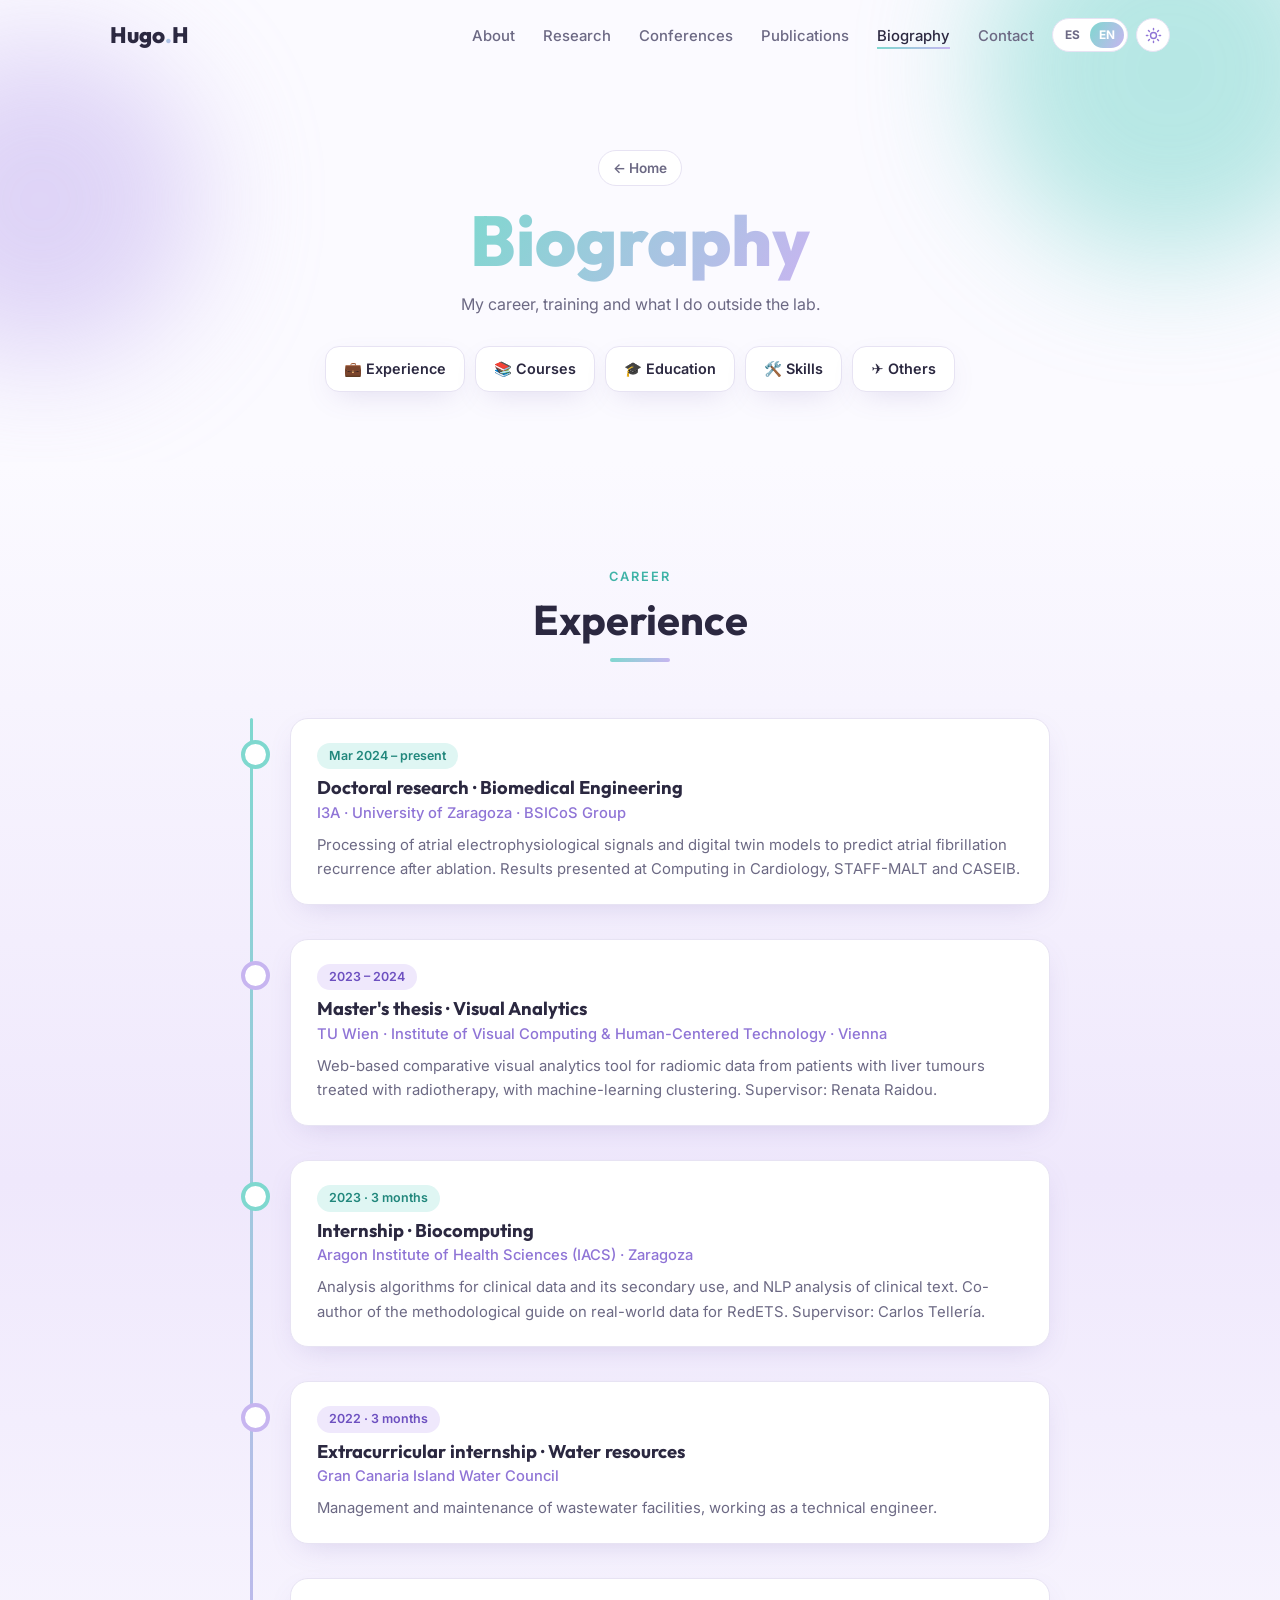
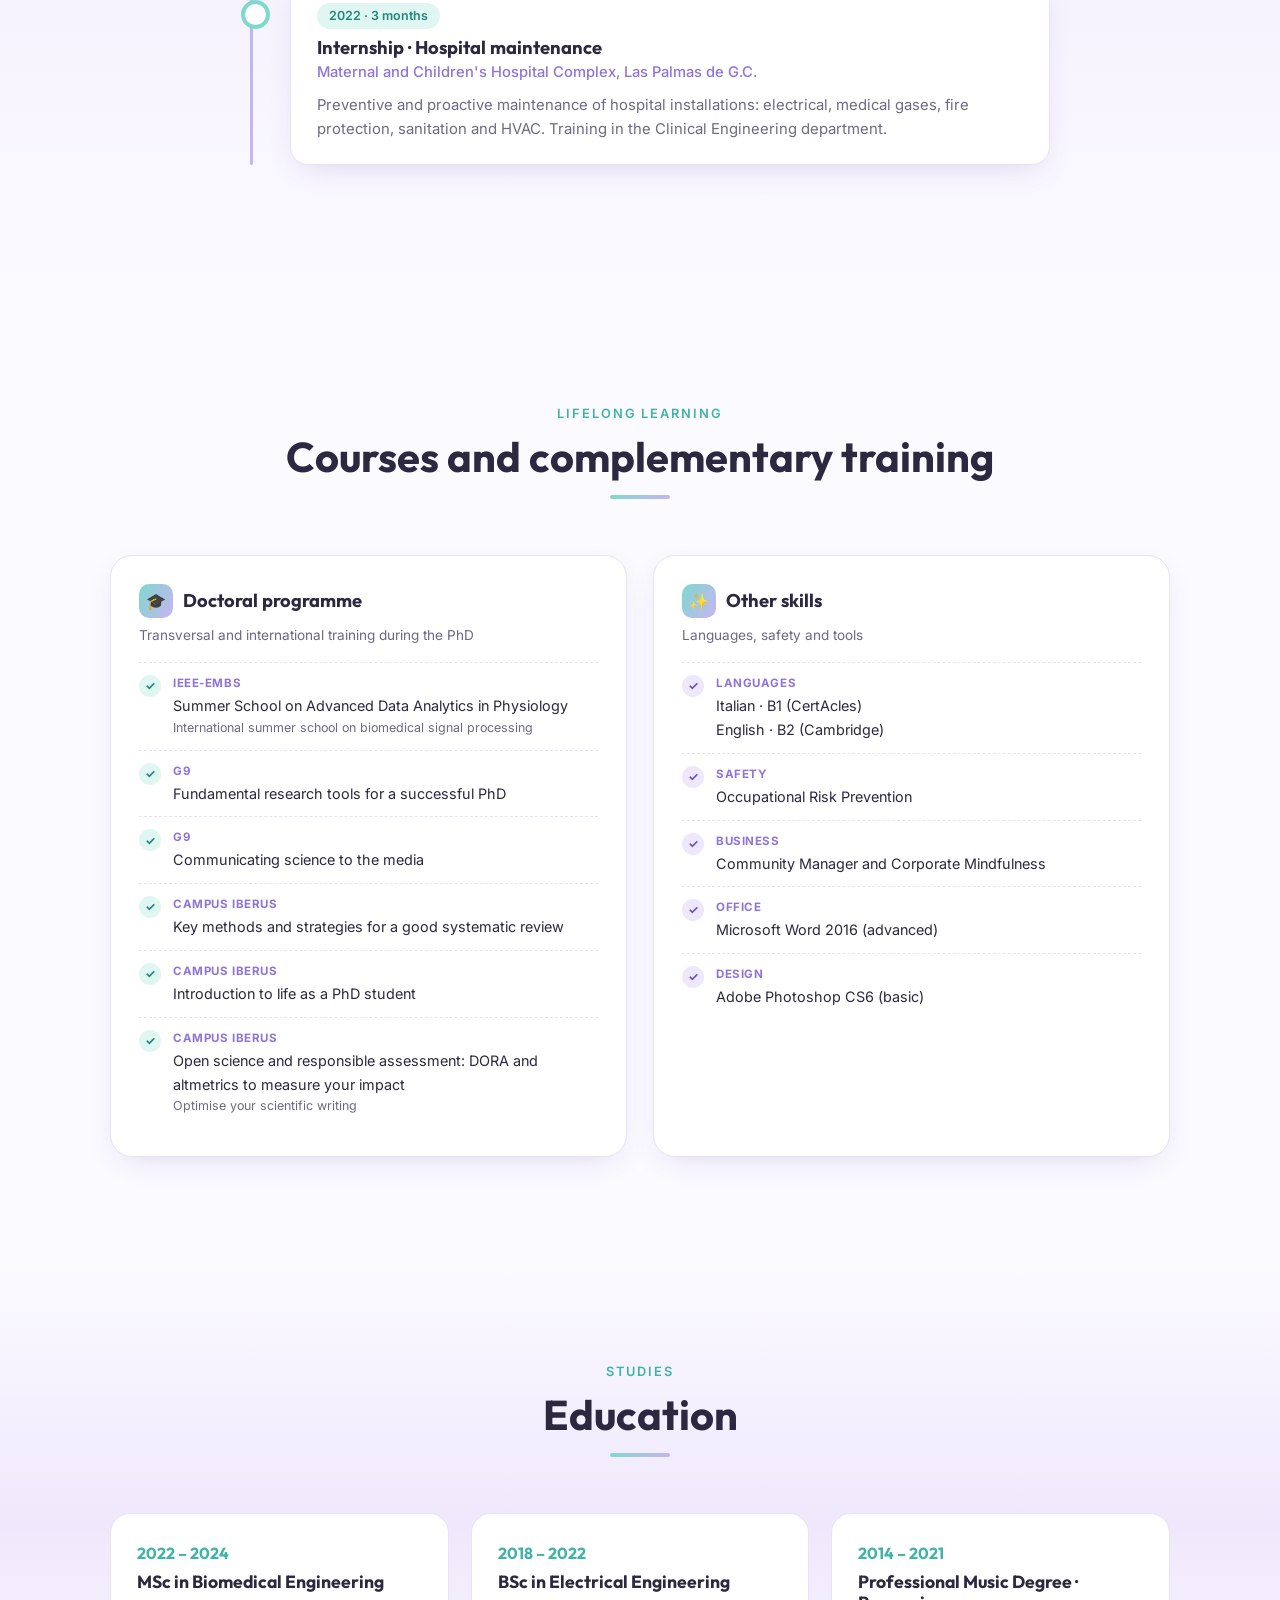
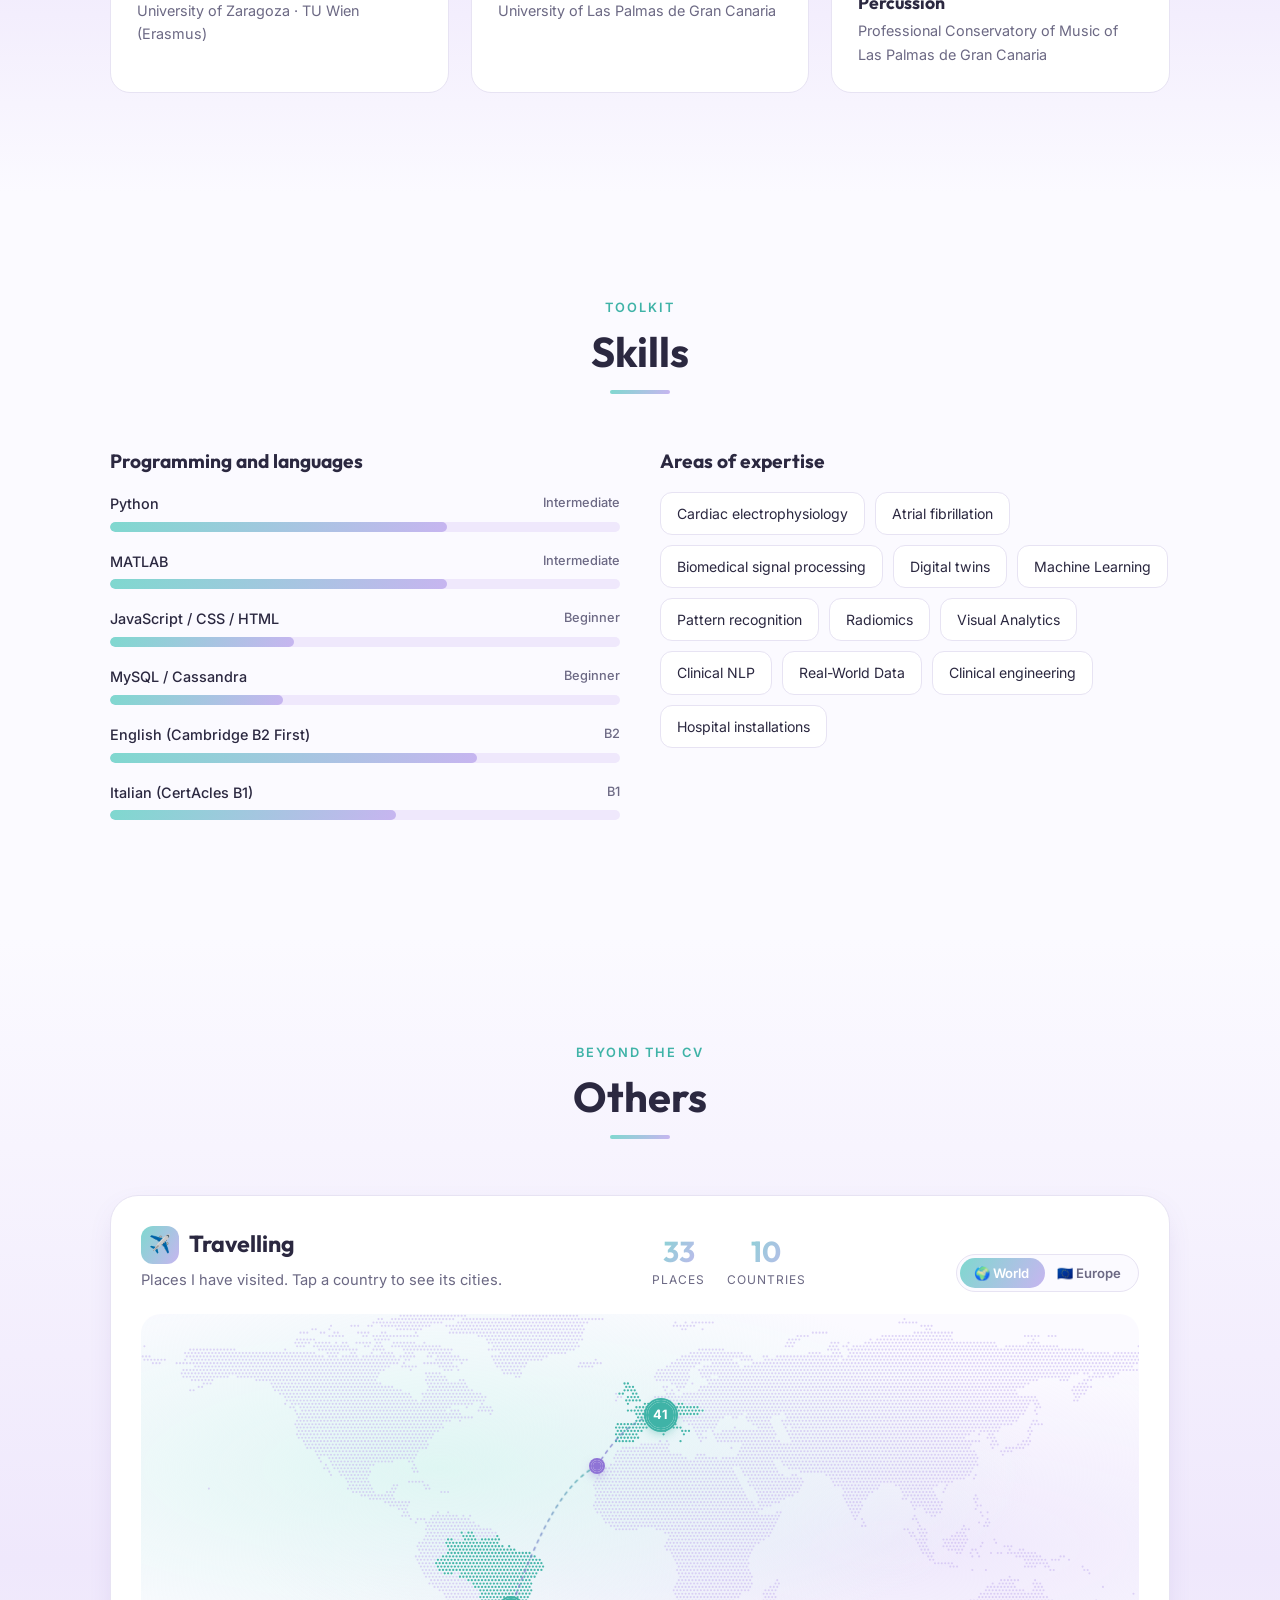
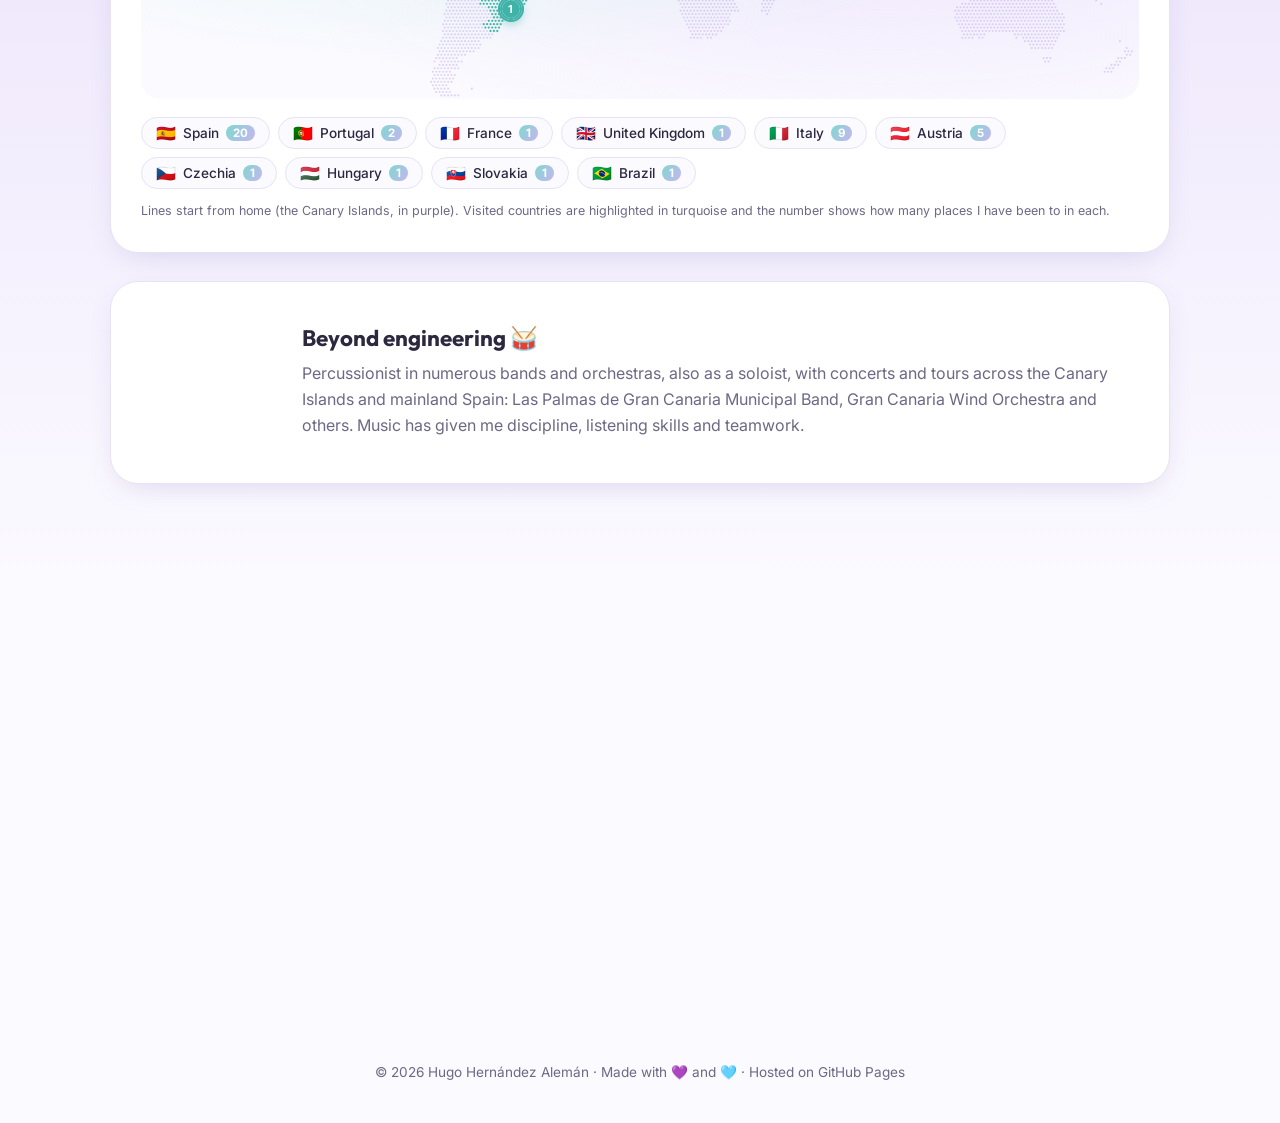
==== biografia.html @ 4f78bee3 "Divide la web en portada y página de Biografía - index.html: sobre mí, investigación, congresos, pub" ====
<!DOCTYPE html>
<html lang="es" data-title-en="Biography · Hugo Hernández" data-desc-en="Biography of Hugo Hernández Alemán: experience, courses, education, travel and music.">
<head>
<meta charset="UTF-8">
<meta name="viewport" content="width=device-width, initial-scale=1.0">
<title>Biografía · Hugo Hernández</title>
<meta name="description" content="Biografía de Hugo Hernández Alemán: experiencia, cursos, formación académica, viajes y música.">
<script>
(function(){var t;try{t=localStorage.getItem("theme")}catch(e){}
if(!t)t=matchMedia("(prefers-color-scheme: dark)").matches?"dark":"light";
document.documentElement.setAttribute("data-theme",t)})();
</script>
<link rel="preconnect" href="https://fonts.googleapis.com">
<link rel="preconnect" href="https://fonts.gstatic.com" crossorigin>
<link href="https://fonts.googleapis.com/css2?family=Outfit:wght@400;600;700;800&family=Inter:wght@400;500;600&display=swap" rel="stylesheet">
<link rel="stylesheet" href="assets/css/style.css">
</head>
<body>
<div id="progress"></div>

<nav id="nav">
  <div class="wrap nav-in">
    <a href="index.html" class="logo">Hugo<span>.</span>H</a>
    <div class="nav-r">
    <ul class="links" id="links">
      <li><a href="index.html#sobre-mi" data-en="About">Sobre mí</a></li>
      <li><a href="index.html#proyectos" data-en="Research">Investigación</a></li>
      <li><a href="index.html#congresos" data-en="Conferences">Congresos</a></li>
      <li><a href="index.html#publicaciones" data-en="Publications">Publicaciones</a></li>
      <li><a href="biografia.html" class="active" aria-current="page" data-en="Biography">Biografía</a></li>
      <li><a href="#contacto" data-en="Contact">Contacto</a></li>
    </ul>
    <div class="ctrls">
      <div class="lang" id="lang" data-l="es" role="group" aria-label="Idioma / Language"><i></i><button class="on" data-set="es" aria-pressed="true">ES</button><button data-set="en" aria-pressed="false">EN</button></div>
      <button class="theme" id="theme" aria-label="Cambiar modo claro/oscuro" title="Modo claro / oscuro">
        <svg class="sun" viewBox="0 0 24 24" fill="none" stroke="currentColor" stroke-width="2" stroke-linecap="round"><circle cx="12" cy="12" r="4.2"/><path d="M12 2v2M12 20v2M4.9 4.9l1.4 1.4M17.7 17.7l1.4 1.4M2 12h2M20 12h2M4.9 19.1l1.4-1.4M17.7 6.3l1.4-1.4"/></svg>
        <svg class="moon" viewBox="0 0 24 24" fill="none" stroke="currentColor" stroke-width="2" stroke-linecap="round" stroke-linejoin="round"><path d="M20.5 14.5A8.5 8.5 0 0 1 9.5 3.5a8.5 8.5 0 1 0 11 11z"/></svg>
      </button>
      <button class="burger" id="burger" aria-label="Menú">☰</button>
    </div>
    </div>
  </div>
</nav>

<!-- BIOGRAPHY HEADER -->
<header class="bio-hero" id="inicio">
  <div class="blob b1"></div><div class="blob b2"></div>
  <div class="wrap">
    <a href="index.html" class="crumb" data-en="← Home">← Inicio</a>
    <h1 class="reveal"><span class="g" data-en="Biography">Biografía</span></h1>
    <p class="lead reveal d1" data-en="My career, training and what I do outside the lab.">Mi trayectoria, mi formación y lo que hago fuera del laboratorio.</p>
    <div class="bio-chips reveal d2">
      <a href="#experiencia" data-en="💼 Experience">💼 Experiencia</a>
      <a href="#cursos" data-en="📚 Courses">📚 Cursos</a>
      <a href="#formacion" data-en="🎓 Education">🎓 Formación</a>
      <a href="#habilidades" data-en="🛠️ Skills">🛠️ Habilidades</a>
      <a href="#otros" data-en="✈️ Others">✈️ Otros</a>
    </div>
  </div>
</header>

<!-- EXPERIENCE -->
<section id="experiencia" class="alt">
  <div class="wrap">
    <div class="sec-head reveal"><small data-en="Career">Trayectoria</small><h2 data-en="Experience">Experiencia</h2></div>
    <div class="timeline">
      <div class="t-item reveal">
        <div class="t-card">
          <span class="t-date" data-en="Mar 2024 – present">Mar 2024 – actualidad</span>
          <h3 data-en="Doctoral research · Biomedical Engineering">Investigación doctoral · Ingeniería Biomédica</h3>
          <h4 data-en="I3A · University of Zaragoza · BSICoS Group">I3A · Universidad de Zaragoza · Grupo BSICoS</h4>
          <p data-en="Processing of atrial electrophysiological signals and digital twin models to predict atrial fibrillation recurrence after ablation. Results presented at Computing in Cardiology, STAFF-MALT and CASEIB.">Procesado de señales electrofisiológicas auriculares y modelos de gemelo digital para predecir la recurrencia de la fibrilación auricular tras la ablación. Resultados presentados en Computing in Cardiology, STAFF-MALT y CASEIB.</p>
        </div>
      </div>
      <div class="t-item reveal">
        <div class="t-card">
          <span class="t-date">2023 – 2024</span>
          <h3 data-en="Master&#x27;s thesis · Visual Analytics">Trabajo Fin de Máster · Visual Analytics</h3>
          <h4 data-en="TU Wien · Institute of Visual Computing &amp;amp; Human-Centered Technology · Vienna">TU Wien · Institute of Visual Computing &amp; Human-Centered Technology · Viena</h4>
          <p data-en="Web-based comparative visual analytics tool for radiomic data from patients with liver tumours treated with radiotherapy, with machine-learning clustering. Supervisor: Renata Raidou.">Herramienta web de analítica visual comparativa para datos radiómicos de pacientes con tumores hepáticos tratados con radioterapia, con clustering mediante machine learning. Supervisión: Renata Raidou.</p>
        </div>
      </div>
      <div class="t-item reveal">
        <div class="t-card">
          <span class="t-date" data-en="2023 · 3 months">2023 · 3 meses</span>
          <h3 data-en="Internship · Biocomputing">Prácticas curriculares · Biocomputación</h3>
          <h4 data-en="Aragon Institute of Health Sciences (IACS) · Zaragoza">Instituto Aragonés de Ciencias de la Salud (IACS) · Zaragoza</h4>
          <p data-en="Analysis algorithms for clinical data and its secondary use, and NLP analysis of clinical text. Co-author of the methodological guide on real-world data for RedETS. Supervisor: Carlos Tellería.">Algoritmos de análisis para datos clínicos y su uso secundario, y análisis de textos clínicos con técnicas de PLN. Coautor del documento metodológico sobre datos de vida real para RedETS. Tutor: Carlos Tellería.</p>
        </div>
      </div>
      <div class="t-item reveal">
        <div class="t-card">
          <span class="t-date" data-en="2022 · 3 months">2022 · 3 meses</span>
          <h3 data-en="Extracurricular internship · Water resources">Prácticas no curriculares · Recursos hídricos</h3>
          <h4 data-en="Gran Canaria Island Water Council">Consejo Insular de Aguas de Gran Canaria</h4>
          <p data-en="Management and maintenance of wastewater facilities, working as a technical engineer.">Gestión y mantenimiento de instalaciones de aguas residuales, desempeñando funciones de ingeniero técnico.</p>
        </div>
      </div>
      <div class="t-item reveal">
        <div class="t-card">
          <span class="t-date" data-en="2022 · 3 months">2022 · 3 meses</span>
          <h3 data-en="Internship · Hospital maintenance">Prácticas curriculares · Mantenimiento hospitalario</h3>
          <h4 data-en="Maternal and Children&#x27;s Hospital Complex, Las Palmas de G.C.">Complejo Hospitalario Materno-Infantil de Las Palmas de G.C.</h4>
          <p data-en="Preventive and proactive maintenance of hospital installations: electrical, medical gases, fire protection, sanitation and HVAC. Training in the Clinical Engineering department.">Mantenimiento preventivo y proactivo de instalaciones sanitarias: electricidad, gases medicinales, contraincendios, saneamiento y climatización. Formación en el servicio de Electromedicina.</p>
        </div>
      </div>
    </div>
  </div>
</section>

<!-- COURSES -->
<section id="cursos">
  <div class="wrap">
    <div class="sec-head reveal"><small data-en="Lifelong learning">Aprendizaje continuo</small><h2 data-en="Courses and complementary training">Cursos y formación complementaria</h2></div>
    <div class="courses">
      <div class="c-box reveal">
        <h3 data-en="&lt;i&gt;🎓&lt;/i&gt;Doctoral programme"><i>🎓</i>Programa de doctorado</h3>
        <p class="sub" data-en="Transversal and international training during the PhD">Formación transversal e internacional durante el doctorado</p>
        <ul class="c-list">
          <li><div data-en="&lt;span class=&quot;org&quot;&gt;IEEE-EMBS&lt;/span&gt;Summer School on Advanced Data Analytics in Physiology&lt;small&gt;International summer school on biomedical signal processing&lt;/small&gt;"><span class="org">IEEE-EMBS</span>Summer School on Advanced Data Analytics in Physiology<small>Escuela de verano internacional sobre procesado de señales biomédicas</small></div></li>
          <li><div data-en="&lt;span class=&quot;org&quot;&gt;G9&lt;/span&gt;Fundamental research tools for a successful PhD"><span class="org">G9</span>Herramientas fundamentales de investigación para un doctorado de éxito</div></li>
          <li><div data-en="&lt;span class=&quot;org&quot;&gt;G9&lt;/span&gt;Communicating science to the media"><span class="org">G9</span>Divulgar ciencia a los medios</div></li>
          <li><div data-en="&lt;span class=&quot;org&quot;&gt;Campus Iberus&lt;/span&gt;Key methods and strategies for a good systematic review"><span class="org">Campus Iberus</span>Métodos y estrategias clave para una buena revisión sistemática</div></li>
          <li><div data-en="&lt;span class=&quot;org&quot;&gt;Campus Iberus&lt;/span&gt;Introduction to life as a PhD student"><span class="org">Campus Iberus</span>Introducción a la vida del doctorando</div></li>
          <li><div data-en="&lt;span class=&quot;org&quot;&gt;Campus Iberus&lt;/span&gt;Open science and responsible assessment: DORA and altmetrics to measure your impact&lt;small&gt;Optimise your scientific writing&lt;/small&gt;"><span class="org">Campus Iberus</span>Ciencia abierta y evaluación responsable: DORA y altmetrics para medir tu impacto<small>Optimiza tu escritura científica</small></div></li>
        </ul>
      </div>
      <div class="c-box reveal d2">
        <h3 data-en="&lt;i&gt;✨&lt;/i&gt;Other skills"><i>✨</i>Otras competencias</h3>
        <p class="sub" data-en="Languages, safety and tools">Idiomas, seguridad y herramientas</p>
        <ul class="c-list">
          <li><div data-en="&lt;span class=&quot;org&quot;&gt;Languages&lt;/span&gt;Italian · B1 (CertAcles)&lt;small style=&quot;font-size:.9rem;color:var(--ink)&quot;&gt;English · B2 (Cambridge)&lt;/small&gt;"><span class="org">Idiomas</span>Italiano · B1 (CertAcles)<small style="font-size:.9rem;color:var(--ink)">Inglés · B2 (Cambridge)</small></div></li>
          <li><div data-en="&lt;span class=&quot;org&quot;&gt;Safety&lt;/span&gt;Occupational Risk Prevention"><span class="org">Seguridad</span>Prevención de Riesgos Laborales</div></li>
          <li><div data-en="&lt;span class=&quot;org&quot;&gt;Business&lt;/span&gt;Community Manager and Corporate Mindfulness"><span class="org">Empresa</span>Community Manager y Mindfulness Empresarial</div></li>
          <li><div data-en="&lt;span class=&quot;org&quot;&gt;Office&lt;/span&gt;Microsoft Word 2016 (advanced)"><span class="org">Ofimática</span>Microsoft Word 2016 (avanzado)</div></li>
          <li><div data-en="&lt;span class=&quot;org&quot;&gt;Design&lt;/span&gt;Adobe Photoshop CS6 (basic)"><span class="org">Diseño</span>Adobe Photoshop CS6 (básico)</div></li>
        </ul>
      </div>
    </div>
  </div>
</section>

<!-- EDUCATION -->
<section id="formacion" class="alt">
  <div class="wrap">
    <div class="sec-head reveal"><small data-en="Studies">Estudios</small><h2 data-en="Education">Formación académica</h2></div>
    <div class="edu">
      <div class="edu-c reveal d1"><span class="yr">2022 – 2024</span><h3 data-en="MSc in Biomedical Engineering">Máster en Ingeniería Biomédica</h3><p data-en="University of Zaragoza · TU Wien (Erasmus)">Universidad de Zaragoza · Universidad Técnica de Viena (Erasmus)</p></div>
      <div class="edu-c reveal d2"><span class="yr">2018 – 2022</span><h3 data-en="BSc in Electrical Engineering">Grado en Ingeniería Eléctrica</h3><p data-en="University of Las Palmas de Gran Canaria">Universidad de Las Palmas de Gran Canaria</p></div>
      <div class="edu-c reveal d3"><span class="yr">2014 – 2021</span><h3 data-en="Professional Music Degree · Percussion">Grado Profesional de Música · Percusión</h3><p data-en="Professional Conservatory of Music of Las Palmas de Gran Canaria">Conservatorio Profesional de Música de Las Palmas de Gran Canaria</p></div>
    </div>
  </div>
</section>

<!-- SKILLS -->
<section id="habilidades">
  <div class="wrap">
    <div class="sec-head reveal"><small data-en="Toolkit">Herramientas</small><h2 data-en="Skills">Habilidades</h2></div>
    <div class="skills">
      <div class="reveal">
        <h3 data-en="Programming and languages">Programación e idiomas</h3>
        <div class="bar"><div class="bar-l"><span>Python</span><span data-en="Intermediate">Intermedio</span></div><div class="track"><div class="fill" data-w="66"></div></div></div>
        <div class="bar"><div class="bar-l"><span>MATLAB</span><span data-en="Intermediate">Intermedio</span></div><div class="track"><div class="fill" data-w="66"></div></div></div>
        <div class="bar"><div class="bar-l"><span>JavaScript / CSS / HTML</span><span data-en="Beginner">Principiante</span></div><div class="track"><div class="fill" data-w="36"></div></div></div>
        <div class="bar"><div class="bar-l"><span>MySQL / Cassandra</span><span data-en="Beginner">Principiante</span></div><div class="track"><div class="fill" data-w="34"></div></div></div>
        <div class="bar"><div class="bar-l"><span data-en="English (Cambridge B2 First)">Inglés (Cambridge B2 First)</span><span>B2</span></div><div class="track"><div class="fill" data-w="72"></div></div></div>
        <div class="bar"><div class="bar-l"><span data-en="Italian (CertAcles B1)">Italiano (CertAcles B1)</span><span>B1</span></div><div class="track"><div class="fill" data-w="56"></div></div></div>
      </div>
      <div class="reveal d2">
        <h3 data-en="Areas of expertise">Áreas de conocimiento</h3>
        <div class="cloud">
          <span data-en="Cardiac electrophysiology">Electrofisiología cardíaca</span><span data-en="Atrial fibrillation">Fibrilación auricular</span><span data-en="Biomedical signal processing">Procesado de señales biomédicas</span><span data-en="Digital twins">Gemelos digitales</span><span>Machine Learning</span><span data-en="Pattern recognition">Reconocimiento de patrones</span><span data-en="Radiomics">Radiómica</span><span>Visual Analytics</span><span data-en="Clinical NLP">PLN clínico</span><span>Real-World Data</span><span data-en="Clinical engineering">Electromedicina</span><span data-en="Hospital installations">Instalaciones hospitalarias</span>
        </div>
      </div>
    </div>
  </div>
</section>

<!-- OTHERS -->
<section id="otros" class="alt">
  <div class="wrap">
    <div class="sec-head reveal"><small data-en="Beyond the CV">Más allá del CV</small><h2 data-en="Others">Otros</h2></div>
    <div class="travel reveal">
      <div class="travel-head">
        <div>
          <h3><i>✈️</i><span data-en="Travelling">Viajes</span></h3>
          <p data-en="Places I have visited. Tap a country to see its cities.">Lugares que he visitado. Pulsa un país para ver sus ciudades.</p>
        </div>
        <div class="t-stats">
          <div><b id="nPlaces">0</b><span data-en="Places">Lugares</span></div>
          <div><b id="nCountries">0</b><span data-en="Countries">Países</span></div>
        </div>
        <div class="views" id="views"><i></i><button class="on" data-v="world" data-en="🌍 World">🌍 Mundo</button><button data-v="europe" data-en="🇪🇺 Europe">🇪🇺 Europa</button></div>
      </div>
      <div class="map" id="map">
        <button class="map-back" id="mapBack">← Volver</button>
        <div class="map-in" id="mapIn">
          <div class="layer land"></div>
          <div class="layer vis"></div>
          <div class="layer dl"></div>
          <div class="layer dv"></div>
          <svg class="arcs" id="arcs" viewBox="0 0 1000 386.1" preserveAspectRatio="none">
            <defs><linearGradient id="arcGrad" x1="0" x2="1"><stop offset="0" stop-color="#8f74d6"/><stop offset="1" stop-color="#3fb3a7"/></linearGradient></defs>
          </svg>
        </div>
      </div>
      <div class="chips-row" id="countryChips"></div>
      <div class="chips-row cities" id="cityChips"></div>
      <p class="map-note" data-en="Lines start from home (the Canary Islands, in purple). Visited countries are highlighted in turquoise and the number shows how many places I have been to in each.">Las líneas salen de casa (las Islas Canarias, en morado). Los países visitados aparecen en turquesa y el número indica cuántos lugares he visitado en cada uno.</p>
    </div>
    <div style="margin-top:28px">
    <div class="music reveal">
      <div class="eq"><i></i><i></i><i></i><i></i><i></i><i></i></div>
      <div>
        <h3 data-en="Beyond engineering 🥁">Más allá de la ingeniería 🥁</h3>
        <p data-en="Percussionist in numerous bands and orchestras, also as a soloist, with concerts and tours across the Canary Islands and mainland Spain: Las Palmas de Gran Canaria Municipal Band, Gran Canaria Wind Orchestra and others. Music has given me discipline, listening skills and teamwork.">Percusionista e intérprete en numerosas bandas y orquestas, también como solista, con conciertos y giras por Canarias y la península: Banda Municipal de Las Palmas de Gran Canaria, Gran Canaria Wind Orchestra, entre otras. La música me ha dado disciplina, escucha y trabajo en equipo.</p>
      </div>
    </div>
    </div>
  </div>
</section>

<!-- GALLERY (fotos en assets/galeria/) -->
<section id="galeria">
  <div class="wrap">
    <div class="sec-head reveal"><small data-en="Moments">Momentos</small><h2 data-en="Gallery">Galería</h2></div>
    <div class="gallery reveal" id="gallery">
      <figure class="g-item"><img src="assets/galeria/1.jpg" alt=""><figcaption>Computing in Cardiology · São Paulo</figcaption></figure>
      <figure class="g-item"><img src="assets/galeria/2.jpg" alt=""><figcaption>STAFF-MALT · Panticosa</figcaption></figure>
      <figure class="g-item"><img src="assets/galeria/3.jpg" alt=""><figcaption data-en="TU Wien · Vienna">TU Wien · Viena</figcaption></figure>
      <figure class="g-item"><img src="assets/galeria/4.jpg" alt=""><figcaption data-en="Internship at the Maternal and Children&#x27;s Hospital">Prácticas en el Hospital Materno-Infantil</figcaption></figure>
      <figure class="g-item"><img src="assets/galeria/5.jpg" alt=""><figcaption data-en="Concert with the band">Concierto con la banda</figcaption></figure>
      <figure class="g-item"><img src="assets/galeria/6.jpg" alt=""><figcaption>Pie de foto</figcaption></figure>
    </div>
  </div>
</section>
<div id="lightbox"><img alt=""></div>

<!-- CONTACT -->
<section id="contacto" style="padding-top:20px">
  <div class="wrap">
    <div class="contact reveal">
      <h2 data-en="Let&#x27;s talk">¿Hablamos?</h2>
      <p data-en="Open to collaborations in electrophysiology, biomedical signal processing and health data.">Abierto a colaboraciones en electrofisiología, procesado de señales biomédicas y datos de salud.</p>
      <div class="socials">
        <a href="mailto:hhernandez@unizar.es">✉ Email</a>
        <a href="https://orcid.org/0009-0007-8797-1481" target="_blank" rel="noopener">ORCID</a>
        <a href="https://hdezhugo.blogspot.com/" target="_blank" rel="noopener">Blog</a>
        <a href="https://github.com/papasconalioli" target="_blank" rel="noopener">GitHub</a>
      </div>
    </div>
  </div>
</section>


<footer>© <span id="yr"></span> Hugo Hernández Alemán · <span data-en="Made with 💜 and 🩵 · Hosted on GitHub Pages">Hecho con 💜 y 🩵 · Alojado en GitHub Pages</span></footer>

<script src="assets/js/main.js"></script>
</body>
</html>
---- assets/css/style.css ----
:root{
  --turq:#7fd8cf; --turq-d:#3fb3a7; --turq-l:#dff6f3;
  --lila:#c7b5f0; --lila-d:#8f74d6; --lila-l:#efe8fc;
  --ink:#2b2840; --muted:#6c6984; --bg:#fbfaff; --card:#ffffff;
  --line:#e7e3f3; --grad:linear-gradient(120deg,var(--turq),var(--lila));
  --shadow:0 10px 30px -12px rgba(110,90,170,.25);
}
*{box-sizing:border-box;margin:0;padding:0}
html{scroll-behavior:smooth}
body{font-family:Inter,system-ui,sans-serif;color:var(--ink);background:var(--bg);line-height:1.65;overflow-x:hidden}
h1,h2,h3{font-family:Outfit,sans-serif;line-height:1.15}
a{color:inherit;text-decoration:none}
.wrap{max-width:1100px;margin:0 auto;padding:0 20px}

/* ---------- NAV ---------- */
nav{position:fixed;top:0;left:0;right:0;z-index:50;transition:.3s}
nav.scrolled{background:rgba(251,250,255,.82);backdrop-filter:blur(12px);box-shadow:0 2px 20px -10px rgba(110,90,170,.3)}
.nav-in{display:flex;align-items:center;justify-content:space-between;height:70px}
.logo{font-family:Outfit;font-weight:800;font-size:1.4rem}
.logo span{background:var(--grad);-webkit-background-clip:text;background-clip:text;color:transparent}
.links{display:flex;gap:28px;list-style:none}
.links a{font-size:.93rem;font-weight:500;color:var(--muted);position:relative;transition:color .2s}
.links a::after{content:"";position:absolute;left:0;bottom:-4px;width:0;height:2px;background:var(--grad);transition:width .3s}
.links a:hover{color:var(--ink)} .links a:hover::after{width:100%}
.burger{display:none;background:none;border:0;font-size:1.6rem;cursor:pointer;color:var(--ink)}

/* ---------- HERO ---------- */
.hero{min-height:100vh;display:flex;align-items:center;position:relative;padding-top:70px;overflow:hidden}
.blob{position:absolute;border-radius:50%;filter:blur(60px);opacity:.55;animation:float 14s ease-in-out infinite;z-index:0}
.b1{width:420px;height:420px;background:var(--turq);top:-80px;right:-60px}
.b2{width:360px;height:360px;background:var(--lila);bottom:-60px;left:-80px;animation-delay:-5s}
.b3{width:220px;height:220px;background:#b9ece6;top:45%;left:45%;animation-delay:-9s}
@keyframes float{0%,100%{transform:translate(0,0) scale(1)}33%{transform:translate(30px,-40px) scale(1.08)}66%{transform:translate(-25px,25px) scale(.95)}}
.hero-grid{position:relative;z-index:1;display:grid;grid-template-columns:1.3fr 1fr;gap:40px;align-items:center}
.tag{display:inline-flex;align-items:center;gap:8px;background:var(--card);border:1px solid var(--line);padding:6px 14px;border-radius:99px;font-size:.85rem;color:var(--muted);box-shadow:var(--shadow)}
.dot{width:8px;height:8px;border-radius:50%;background:var(--turq-d);animation:pulse 1.8s infinite}
@keyframes pulse{0%{box-shadow:0 0 0 0 rgba(63,179,167,.6)}100%{box-shadow:0 0 0 10px rgba(63,179,167,0)}}
.hero h1{font-size:clamp(2.4rem,6vw,4.2rem);margin:20px 0 10px;font-weight:800}
.hero h1 .g{background:var(--grad);-webkit-background-clip:text;background-clip:text;color:transparent}
.typed{font-family:Outfit;font-size:clamp(1.2rem,2.6vw,1.6rem);color:var(--lila-d);font-weight:600;min-height:2.2em}
.typed .cur{display:inline-block;width:2px;background:var(--lila-d);margin-left:3px;animation:blink 1s steps(1) infinite}
@keyframes blink{50%{opacity:0}}
.hero p.lead{color:var(--muted);max-width:520px;margin:10px 0 28px}
.btns{display:flex;gap:14px;flex-wrap:wrap}
.btn{padding:13px 26px;border-radius:14px;font-weight:600;font-size:.95rem;transition:.25s;display:inline-flex;align-items:center;gap:8px}
.btn.pri{background:var(--grad);color:#fff;box-shadow:0 10px 24px -8px rgba(143,116,214,.55)}
.btn.pri:hover{transform:translateY(-3px);box-shadow:0 16px 30px -8px rgba(143,116,214,.6)}
.btn.sec{background:var(--card);border:1px solid var(--line)}
.btn.sec:hover{border-color:var(--turq);transform:translateY(-3px)}
.avatar{position:relative;width:min(340px,80vw);aspect-ratio:1;margin:auto}
.avatar .ring{position:absolute;inset:0;border-radius:42% 58% 63% 37%/45% 40% 60% 55%;background:var(--grad);animation:morph 10s ease-in-out infinite}
.avatar .in{position:absolute;inset:14px;border-radius:42% 58% 63% 37%/45% 40% 60% 55%;background:var(--bg);display:grid;place-items:center;animation:morph 10s ease-in-out infinite}
.avatar .ini{font-family:Outfit;font-weight:800;font-size:5rem;background:var(--grad);-webkit-background-clip:text;background-clip:text;color:transparent}
.avatar .in img{position:absolute;inset:0;width:100%;height:100%;object-fit:cover;border-radius:inherit}
/* gallery */
.gallery{display:grid;grid-template-columns:repeat(auto-fill,minmax(220px,1fr));gap:16px}
.g-item{position:relative;border-radius:18px;overflow:hidden;aspect-ratio:4/3;cursor:zoom-in;box-shadow:var(--shadow);background:var(--lila-l)}
.g-item img{width:100%;height:100%;object-fit:cover;transition:transform .6s}
.g-item:hover img{transform:scale(1.08)}
.g-item figcaption{position:absolute;left:0;right:0;bottom:0;padding:12px 14px;font-size:.85rem;color:#fff;background:linear-gradient(transparent,rgba(43,40,64,.7));transform:translateY(100%);transition:transform .35s}
.g-item:hover figcaption{transform:none}
#lightbox{position:fixed;inset:0;z-index:100;background:rgba(43,40,64,.85);backdrop-filter:blur(6px);display:none;place-items:center;padding:20px;cursor:zoom-out}
#lightbox.open{display:grid;animation:fade .3s}
#lightbox img{max-width:100%;max-height:88vh;border-radius:16px;box-shadow:0 20px 50px rgba(0,0,0,.4)}
@keyframes fade{from{opacity:0}}
/* documents */
.docs{display:grid;grid-template-columns:repeat(auto-fit,minmax(260px,1fr));gap:20px}
.doc{display:flex;gap:16px;align-items:center;background:var(--card);border:1px solid var(--line);border-radius:18px;padding:20px;box-shadow:var(--shadow);transition:.3s}
.doc:hover{transform:translateY(-5px);border-color:var(--lila)}
.doc .ic{flex-shrink:0;width:54px;height:64px;border-radius:10px;background:var(--grad);display:grid;place-items:center;color:#fff;font-family:Outfit;font-weight:700;font-size:.85rem}
.doc h3{font-size:1rem;margin-bottom:4px}
.doc p{font-size:.85rem;color:var(--muted)}
.doc .go{margin-left:auto;font-size:1.3rem;color:var(--lila-d);transition:transform .3s}
.doc:hover .go{transform:translateY(3px)}

/* atrium-shaped avatar */
.avatar{width:min(440px,88vw);aspect-ratio:640/450}
.avatar .la{position:absolute;inset:0;width:100%;height:100%;overflow:visible;animation:laSway 9s ease-in-out infinite;transform-origin:52% 55%}
.la-shape{fill:var(--bg);stroke:url(#laGrad);stroke-width:15;stroke-linejoin:round;filter:drop-shadow(0 14px 22px rgba(143,116,214,.25));transition:fill .4s}
@keyframes laSway{0%,100%{transform:rotate(-2deg) scale(1)}50%{transform:rotate(2deg) scale(1.03)}}
.avatar .ini{position:absolute;left:50%;top:56%;transform:translate(-50%,-50%)}
.avatar .la-photo{position:absolute;inset:0;width:100%;height:100%;object-fit:cover;clip-path:url(#laClip);animation:laSway 9s ease-in-out infinite;transform-origin:52% 55%}
.avatar .ecg{bottom:4%}

/* atrium stimulation */
.la-shape{cursor:crosshair;outline:none}
.la-shape:focus-visible{stroke-width:20}
.la-outline{fill:none;stroke:url(#laGrad);stroke-width:15;stroke-linejoin:round;pointer-events:none}
.waves{pointer-events:none}
.waves .front{fill:var(--lila);fill-opacity:.16;stroke:var(--turq-d);stroke-width:12;stroke-opacity:.85;filter:url(#waveBlur)}
.waves .iso{fill:none;stroke-width:2.2;stroke-opacity:.75;transition:stroke-opacity 1.2s ease}
.waves .spark{fill:#fff;stroke:var(--lila-d);stroke-width:4}
.avatar .ini,.avatar .ecg,.avatar .la-photo{pointer-events:none}
.avatar.beat .la{animation:laBeat .45s cubic-bezier(.3,0,.3,1)}
@keyframes laBeat{0%{transform:scale(1)}35%{transform:scale(.955)}100%{transform:scale(1)}}
.ecg.zap path{animation:draw 1.4s ease-out 1 both}
.la-hint{position:absolute;left:50%;top:-6%;transform:translate(-50%,6px);white-space:nowrap;font:600 .78rem Inter,sans-serif;color:var(--lila-d);background:var(--card);border:1px solid var(--line);padding:6px 12px;border-radius:99px;box-shadow:var(--shadow);opacity:0;pointer-events:none;transition:opacity .5s,transform .5s}
.la-hint.show{opacity:1;transform:translate(-50%,0);animation:hintBob 2.4s ease-in-out infinite}
@keyframes hintBob{50%{transform:translate(-50%,-4px)}}
@keyframes morph{0%,100%{border-radius:42% 58% 63% 37%/45% 40% 60% 55%}50%{border-radius:58% 42% 35% 65%/55% 62% 38% 45%}}
.ecg{position:absolute;left:-10%;bottom:12%;width:120%;height:70px}
.ecg path{fill:none;stroke:var(--turq-d);stroke-width:3;stroke-linecap:round;stroke-dasharray:900;stroke-dashoffset:900;animation:draw 3.5s ease-in-out infinite}
@keyframes draw{0%{stroke-dashoffset:900}60%,100%{stroke-dashoffset:0;opacity:1}}
.scroll{position:absolute;bottom:26px;left:50%;transform:translateX(-50%);z-index:1;width:26px;height:42px;border:2px solid var(--lila);border-radius:20px}
.scroll::after{content:"";position:absolute;left:50%;top:8px;width:4px;height:8px;margin-left:-2px;border-radius:2px;background:var(--lila-d);animation:wheel 1.6s infinite}
@keyframes wheel{to{transform:translateY(14px);opacity:0}}

/* ---------- SECTIONS ---------- */
section{padding:100px 0}
.sec-head{text-align:center;margin-bottom:56px}
.sec-head small{font-weight:600;letter-spacing:.15em;text-transform:uppercase;color:var(--turq-d);font-size:.8rem}
.sec-head h2{font-size:clamp(1.9rem,4vw,2.6rem);margin-top:8px}
.sec-head h2::after{content:"";display:block;width:60px;height:4px;border-radius:4px;background:var(--grad);margin:14px auto 0}
.alt{background:linear-gradient(180deg,var(--bg),var(--lila-l) 50%,var(--bg))}

.reveal{opacity:0;transform:translateY(40px);transition:opacity .8s ease,transform .8s ease}
.reveal.show{opacity:1;transform:none}
.d1{transition-delay:.1s}.d2{transition-delay:.2s}.d3{transition-delay:.3s}

/* about */
.about{display:grid;grid-template-columns:1.4fr 1fr;gap:40px;align-items:start}
.about p{color:var(--muted);margin-bottom:16px}
.facts{display:grid;grid-template-columns:1fr 1fr;gap:16px}
.fact{background:var(--card);border:1px solid var(--line);border-radius:18px;padding:22px;text-align:center;box-shadow:var(--shadow);transition:.3s}
.fact:hover{transform:translateY(-6px) rotate(-1deg)}
.fact b{display:block;font-family:Outfit;font-size:2rem;background:var(--grad);-webkit-background-clip:text;background-clip:text;color:transparent}
.fact span{font-size:.85rem;color:var(--muted)}

/* timeline */
.timeline{position:relative;max-width:820px;margin:auto}
.timeline::before{content:"";position:absolute;left:20px;top:0;bottom:0;width:3px;border-radius:3px;background:var(--grad)}
.t-item{position:relative;padding-left:60px;margin-bottom:34px}
.t-item::before{content:"";position:absolute;left:11px;top:22px;width:21px;height:21px;border-radius:50%;background:var(--card);border:4px solid var(--turq)}
.t-item:nth-child(even)::before{border-color:var(--lila)}
.t-card{background:var(--card);border:1px solid var(--line);border-radius:18px;padding:22px 26px;box-shadow:var(--shadow);transition:.3s}
.t-card:hover{transform:translateX(8px);border-color:var(--turq)}
.t-date{display:inline-block;font-size:.78rem;font-weight:600;padding:3px 12px;border-radius:99px;background:var(--turq-l);color:#21877c;margin-bottom:8px}
.t-item:nth-child(even) .t-date{background:var(--lila-l);color:#6d50c0}
.t-card h3{font-size:1.15rem}
.t-card h4{font-weight:500;color:var(--lila-d);font-size:.92rem;margin:2px 0 8px}
.t-card p{color:var(--muted);font-size:.93rem}

/* projects */
.grid3{display:grid;grid-template-columns:repeat(auto-fit,minmax(min(100%,420px),1fr));gap:24px}
.proj{background:var(--card);border-radius:22px;overflow:hidden;border:1px solid var(--line);box-shadow:var(--shadow);transition:transform .35s,box-shadow .35s;display:flex;flex-direction:column}
.proj:hover{transform:translateY(-10px);box-shadow:0 24px 40px -16px rgba(110,90,170,.4)}
.proj-top{height:150px;display:grid;place-items:center;position:relative;overflow:hidden}
.proj-top svg{width:70px;height:70px;transition:transform .5s}
.proj:hover .proj-top svg{transform:scale(1.15) rotate(-6deg)}
.p1 .proj-top{background:linear-gradient(135deg,var(--turq-l),var(--lila-l))}
.p2 .proj-top{background:linear-gradient(135deg,var(--lila-l),#fde9f3)}
.p3 .proj-top{background:linear-gradient(135deg,#e6f7ff,var(--turq-l))}
.proj-body{padding:22px 24px 26px;flex:1;display:flex;flex-direction:column}
.proj-body h3{font-size:1.15rem;margin-bottom:8px}
.proj-body p{color:var(--muted);font-size:.92rem;flex:1}
.chips{display:flex;flex-wrap:wrap;gap:6px;margin-top:16px}
.chip{font-size:.75rem;font-weight:600;padding:4px 10px;border-radius:99px;background:var(--turq-l);color:#21877c}
.chip.l{background:var(--lila-l);color:#6d50c0}

/* publications */
.pub{max-width:860px;margin:0 auto 22px;background:var(--card);border-left:5px solid;border-image:var(--grad) 1;padding:24px 28px;box-shadow:var(--shadow);border-radius:0 18px 18px 0}
.pub .st{font-size:.75rem;font-weight:700;text-transform:uppercase;letter-spacing:.08em;color:var(--lila-d)}
.pub h3{font-size:1.1rem;margin:6px 0}
.pub p{color:var(--muted);font-size:.92rem}
.pub mark{background:linear-gradient(transparent 60%,var(--turq-l) 60%);color:var(--ink);font-weight:600}

/* skills */
.skills{display:grid;grid-template-columns:1fr 1fr;gap:40px}
.skills h3{font-size:1.2rem;margin-bottom:20px}
.bar{margin-bottom:18px}
.bar-l{display:flex;justify-content:space-between;font-size:.9rem;font-weight:500;margin-bottom:6px}
.bar-l span:last-child{color:var(--muted);font-size:.8rem}
.track{height:10px;background:var(--lila-l);border-radius:99px;overflow:hidden}
.fill{height:100%;width:0;background:var(--grad);border-radius:99px;transition:width 1.6s cubic-bezier(.2,.8,.2,1)}
.cloud{display:flex;flex-wrap:wrap;gap:10px}
.cloud span{padding:9px 16px;border-radius:12px;background:var(--card);border:1px solid var(--line);font-size:.88rem;transition:.25s;cursor:default}
.cloud span:hover{background:var(--grad);color:#fff;transform:translateY(-3px) scale(1.05);border-color:transparent}

/* education */
.edu{display:grid;grid-template-columns:repeat(auto-fit,minmax(260px,1fr));gap:22px}
.edu-c{background:var(--card);border-radius:20px;padding:26px;border:1px solid var(--line);position:relative;overflow:hidden;transition:.3s}
.edu-c::before{content:"";position:absolute;top:0;left:0;right:0;height:5px;background:var(--grad);transform:scaleX(0);transform-origin:left;transition:transform .5s}
.edu-c:hover::before{transform:scaleX(1)}
.edu-c:hover{box-shadow:var(--shadow);transform:translateY(-5px)}
.edu-c .yr{font-family:Outfit;font-weight:700;color:var(--turq-d)}
.edu-c h3{font-size:1.1rem;margin:6px 0}
.edu-c p{font-size:.9rem;color:var(--muted)}

/* music */
.music{display:flex;align-items:center;gap:40px;background:var(--card);border-radius:28px;padding:44px;box-shadow:var(--shadow);border:1px solid var(--line)}
.eq{display:flex;align-items:flex-end;gap:7px;height:90px;flex-shrink:0}
.eq i{width:12px;border-radius:6px;background:var(--grad);animation:eq 1.1s ease-in-out infinite}
.eq i:nth-child(1){animation-delay:-.2s}.eq i:nth-child(2){animation-delay:-.6s}.eq i:nth-child(3){animation-delay:-.1s}.eq i:nth-child(4){animation-delay:-.8s}.eq i:nth-child(5){animation-delay:-.4s}.eq i:nth-child(6){animation-delay:-.9s}
@keyframes eq{0%,100%{height:20%}50%{height:100%}}
.music h3{font-size:1.4rem;margin-bottom:8px}
.music p{color:var(--muted)}

/* contact */
.contact{text-align:center;background:var(--grad);border-radius:32px;padding:64px 28px;color:#fff;position:relative;overflow:hidden}
.contact::before,.contact::after{content:"";position:absolute;border-radius:50%;background:rgba(255,255,255,.18)}
.contact::before{width:260px;height:260px;top:-90px;left:-70px;animation:float 12s infinite}
.contact::after{width:180px;height:180px;bottom:-60px;right:-40px;animation:float 9s infinite reverse}
.contact h2{font-size:clamp(1.8rem,4vw,2.5rem);position:relative}
.contact p{opacity:.92;margin:12px auto 30px;max-width:480px;position:relative}
.socials{display:flex;gap:14px;justify-content:center;flex-wrap:wrap;position:relative}
.socials a{background:rgba(255,255,255,.95);color:var(--ink);padding:12px 22px;border-radius:14px;font-weight:600;font-size:.92rem;transition:.25s}
.socials a:hover{transform:translateY(-4px);box-shadow:0 12px 22px -8px rgba(0,0,0,.25)}
footer{text-align:center;padding:40px 20px;color:var(--muted);font-size:.85rem}

/* progress bar */
#progress{position:fixed;top:0;left:0;height:3px;width:0;background:var(--grad);z-index:60}



/* ---------- OTHERS · TRAVEL MAP ---------- */
.travel{background:var(--card);border:1px solid var(--line);border-radius:28px;padding:30px;box-shadow:var(--shadow)}
.travel-head{display:flex;justify-content:space-between;align-items:flex-end;gap:16px;flex-wrap:wrap;margin-bottom:22px}
.travel-head h3{font-size:1.45rem;display:flex;align-items:center;gap:10px}
.travel-head h3 i{width:38px;height:38px;border-radius:12px;background:var(--grad);display:grid;place-items:center;font-style:normal;font-size:1.1rem}
.travel-head p{color:var(--muted);font-size:.92rem;margin-top:4px}
.t-stats{display:flex;gap:22px}
.t-stats div{text-align:center}
.t-stats b{display:block;font-family:Outfit;font-size:1.8rem;line-height:1;background:var(--grad);-webkit-background-clip:text;background-clip:text;color:transparent}
.t-stats span{font-size:.75rem;color:var(--muted);text-transform:uppercase;letter-spacing:.08em}
.views{display:flex;background:var(--bg);border:1px solid var(--line);border-radius:99px;padding:3px;position:relative}
.views button{position:relative;z-index:1;border:0;background:none;font:600 .82rem Inter,sans-serif;color:var(--muted);padding:7px 14px;border-radius:99px;cursor:pointer;transition:color .3s}
.views button.on{color:#fff}
.views i{position:absolute;top:3px;bottom:3px;left:3px;border-radius:99px;background:var(--grad);transition:transform .45s cubic-bezier(.3,1.3,.5,1),width .45s,opacity .3s}
.views.none i{opacity:0}
.map{position:relative;aspect-ratio:1000/386.1;overflow:hidden;border-radius:20px;background:radial-gradient(ellipse at 30% 40%,var(--turq-l),transparent 60%),radial-gradient(ellipse at 75% 60%,var(--lila-l),transparent 60%),var(--bg)}
.map-in{position:absolute;inset:0;transform-origin:0 0;transition:transform 1.1s cubic-bezier(.65,0,.25,1);--z:1}
.layer{position:absolute;inset:0;-webkit-mask:var(--m) center/100% 100% no-repeat;mask:var(--m) center/100% 100% no-repeat;transition:opacity .7s ease .25s}
.layer.land{--m:url(/assets/map/world-dots.svg);background:var(--lila);opacity:.55}
.layer.vis{--m:url(/assets/map/visited-dots.svg);background:var(--turq-d);opacity:.95}
.layer.dl{background:var(--lila);opacity:0}
.layer.dv{background:var(--turq-d);opacity:0}
.map.zoomed .layer.land,.map.zoomed .layer.vis{opacity:0}
.map.zoomed .layer.dl{opacity:.55}
.map.zoomed .layer.dv{opacity:.95}
.arcs{position:absolute;inset:0;width:100%;height:100%;overflow:visible;pointer-events:none}
.arcs .arc{fill:none;stroke:url(#arcGrad);stroke-width:calc(1.5px / var(--z));stroke-linecap:round;stroke-dasharray:calc(3px / var(--z)) calc(5px / var(--z));opacity:.85;animation:dash 1.4s linear infinite,arcIn .8s ease both}
.arcs .lead{stroke:var(--muted);stroke-width:calc(1px / var(--z));opacity:.6;animation:arcIn .5s ease both}
@keyframes dash{to{stroke-dashoffset:calc(-16px / var(--z))}}
@keyframes arcIn{from{opacity:0}}
.pin{position:absolute;width:0;height:0;border:0;background:none;padding:0;cursor:pointer;z-index:2;transition:left .5s cubic-bezier(.3,1.2,.5,1),top .5s cubic-bezier(.3,1.2,.5,1),opacity .4s}
.pin.off{opacity:0;pointer-events:none;visibility:hidden;transition:left .5s,top .5s,opacity .3s,visibility 0s .3s}
.pin .dot{position:absolute;left:0;top:0;width:var(--s,12px);height:var(--s,12px);margin:calc(var(--s,12px) / -2) 0 0 calc(var(--s,12px) / -2);border-radius:50%;background:var(--turq-d);border:2px solid var(--card);box-shadow:0 0 0 2px var(--turq-d),0 4px 10px rgba(63,179,167,.45);transform:scale(calc(1/var(--z)));transition:transform 1.1s cubic-bezier(.65,0,.25,1),background .3s;display:grid;place-items:center;color:#fff;font:700 .68rem/1 Inter,sans-serif}
.pin.city{--s:15px}
.pin.city .dot{border-width:3px;box-shadow:0 0 0 1.5px var(--turq-d),0 6px 14px -2px rgba(43,40,64,.45)}
.pin.country{--s:22px}
.pin.region{--s:30px}
.pin.region .dot{font-size:.8rem}
.pin.home .dot{background:var(--lila-d);box-shadow:0 0 0 2px var(--lila-d),0 4px 10px rgba(143,116,214,.5)}
.pin .dot::after{content:"";position:absolute;inset:-2px;border-radius:50%;border:2px solid currentColor;color:var(--turq-d);animation:ping 2.4s cubic-bezier(0,0,.2,1) infinite;animation-delay:var(--d,0s)}
.pin.city .dot::after{display:none}
.pin.home .dot::after{color:var(--lila-d)}
@keyframes ping{0%{transform:scale(1);opacity:.8}80%,100%{transform:scale(2.4);opacity:0}}
.pin .tip{position:absolute;left:0;bottom:calc(var(--s,12px) / 2 / var(--z) + 6px / var(--z));transform:translate(-50%,6px) scale(calc(1/var(--z)));transform-origin:50% 100%;white-space:nowrap;background:var(--ink);color:var(--bg);font:600 .78rem Inter,sans-serif;padding:6px 10px;border-radius:10px;opacity:0;pointer-events:none;transition:opacity .25s,transform .25s;box-shadow:0 8px 20px -8px rgba(0,0,0,.4)}
.pin .tip small{display:block;font-weight:500;opacity:.7;font-size:.7rem}
.pin .tip::after{content:"";position:absolute;left:50%;top:100%;margin-left:-5px;border:5px solid transparent;border-top-color:var(--ink)}
.pin:hover,.pin:focus-visible,.pin.act{z-index:6}
.pin:hover .tip,.pin:focus-visible .tip,.pin.act .tip{opacity:1;transform:translate(-50%,0) scale(calc(1/var(--z)))}
.pin.city:hover .dot,.pin.city.act .dot,.pin.country:hover .dot,.pin.region:hover .dot{background:var(--lila-d)}
.map-back{position:absolute;left:12px;top:12px;z-index:8;display:inline-flex;align-items:center;gap:6px;font:600 .8rem Inter,sans-serif;color:var(--ink);background:var(--card);border:1px solid var(--line);border-radius:99px;padding:7px 13px;cursor:pointer;box-shadow:var(--shadow);opacity:0;transform:translateY(-8px);pointer-events:none;transition:.35s}
.map.open .map-back{opacity:1;transform:none;pointer-events:auto}
.map-back:hover{border-color:var(--turq)}
.chips-row{display:flex;flex-wrap:wrap;gap:8px;margin-top:18px}
.chips-row button{display:inline-flex;align-items:center;gap:7px;font:500 .85rem Inter,sans-serif;color:var(--ink);background:var(--bg);border:1px solid var(--line);border-radius:99px;padding:7px 14px;cursor:pointer;transition:.25s}
.chips-row button em{font-style:normal;font-size:.72rem;font-weight:700;color:#fff;background:var(--grad);border-radius:99px;padding:1px 7px}
.chips-row button:hover,.chips-row button.act{border-color:var(--turq);transform:translateY(-2px);box-shadow:0 8px 16px -10px rgba(63,179,167,.7)}
.chips-row button.on{background:var(--grad);color:#fff;border-color:transparent}
.chips-row button.on em{background:rgba(255,255,255,.3)}
.chips-row button span{font-size:1rem;line-height:1}
.cities{margin-top:10px;padding:12px;border-radius:16px;background:var(--bg);border:1px dashed var(--line);display:none}
.cities.show{display:flex;animation:fade .4s}
.cities button{background:var(--card)}
.map-note{font-size:.78rem;color:var(--muted);margin-top:12px}
@media (max-width:860px){.travel{padding:20px}.t-stats{gap:16px}.pin.country{--s:20px}.pin.region{--s:26px}}

/* ---------- TOGGLES ---------- */
.nav-r{display:flex;align-items:center;gap:18px}
.ctrls{display:flex;align-items:center;gap:8px}
.lang{display:flex;position:relative;background:var(--card);border:1px solid var(--line);border-radius:99px;padding:3px}
.lang button{position:relative;z-index:1;border:0;background:none;font:700 .74rem Inter,sans-serif;letter-spacing:.04em;color:var(--muted);width:34px;height:26px;border-radius:99px;cursor:pointer;transition:color .3s}
.lang button.on{color:#fff}
.lang i{position:absolute;top:3px;left:3px;width:34px;height:26px;border-radius:99px;background:var(--grad);transition:transform .35s cubic-bezier(.3,1.4,.5,1)}
.lang[data-l="en"] i{transform:translateX(34px)}
.theme{width:34px;height:34px;border-radius:50%;border:1px solid var(--line);background:var(--card);cursor:pointer;display:grid;place-items:center;color:var(--lila-d);overflow:hidden;transition:transform .3s,border-color .3s}
.theme:hover{transform:rotate(15deg);border-color:var(--lila)}
.theme svg{width:17px;height:17px;grid-area:1/1;transition:transform .5s cubic-bezier(.3,1.4,.5,1),opacity .3s}
.theme .moon{transform:translateY(30px) rotate(-90deg);opacity:0}
[data-theme="dark"] .theme .sun{transform:translateY(-30px) rotate(90deg);opacity:0}
[data-theme="dark"] .theme .moon{transform:none;opacity:1}
body,nav.scrolled,.fact,.t-card,.proj,.cong,.c-box,.edu-c,.doc,.music,.pub,.paper,.cloud span,.lang,.theme{transition-property:background-color,border-color,color,transform,box-shadow,opacity}
.i18n-fade{animation:i18n .45s ease}
@keyframes i18n{0%{opacity:.25;filter:blur(2px)}100%{opacity:1;filter:none}}

/* ---------- DARK MODE ---------- */
[data-theme="dark"]{
  --turq:#6fcfc5; --turq-d:#6fd8cb; --turq-l:#173a3a;
  --lila:#a993e6; --lila-d:#bba8f5; --lila-l:#2a2343;
  --ink:#ece9f7; --muted:#a7a3c2; --bg:#13111d; --card:#1d1a2c;
  --line:#2f2a46; --shadow:0 12px 32px -14px rgba(0,0,0,.6);
  color-scheme:dark;
}
[data-theme="dark"] nav.scrolled{background:rgba(19,17,29,.82)}
[data-theme="dark"] .blob{opacity:.28}
[data-theme="dark"] .chip,[data-theme="dark"] .t-date,[data-theme="dark"] .badge,[data-theme="dark"] .c-list li::before{color:#8fe9de}
[data-theme="dark"] .chip.l,[data-theme="dark"] .t-item:nth-child(even) .t-date,[data-theme="dark"] .badge.p,[data-theme="dark"] .c-box:nth-child(2) .c-list li::before{color:#d2c4fb}
[data-theme="dark"] .p2 .proj-top{background:linear-gradient(135deg,#2a2343,#3a2338)}
[data-theme="dark"] .p3 .proj-top{background:linear-gradient(135deg,#16283a,#173a3a)}
[data-theme="dark"] .socials a{color:#2b2840}
[data-theme="dark"] .contact{background:linear-gradient(120deg,#3d9d94,#7a63c4)}
[data-theme="dark"] .paper img{filter:brightness(.92)}
@media (max-width:860px){
  [data-theme="dark"] .links{background:rgba(19,17,29,.97)}
  .nav-r{gap:10px}
}
@media (max-width:380px){.logo{font-size:1.2rem}}

/* ---------- RESPONSIVE ---------- */
@media (max-width:860px){
  .hero-grid,.about,.skills{grid-template-columns:1fr}
  .hero-grid{text-align:center}.hero p.lead{margin-left:auto;margin-right:auto}.btns{justify-content:center}
  .avatar{width:min(300px,80vw);order:-1}
  .avatar .ecg{height:44px;bottom:-2%}
  .avatar .ini{font-size:3.6rem}
  .hero{padding-top:90px}
  .music{flex-direction:column;text-align:center;padding:32px 24px}
  .links{position:fixed;top:70px;left:0;right:0;flex-direction:column;align-items:center;gap:18px;padding:24px;background:rgba(251,250,255,.97);backdrop-filter:blur(12px);transform:translateY(-130%);transition:transform .35s;box-shadow:0 10px 20px -10px rgba(110,90,170,.3)}
  .links.open{transform:none}
  .burger{display:block}
  section{padding:76px 0}
}
@media (prefers-reduced-motion:reduce){*{animation:none!important;transition:none!important}.reveal{opacity:1;transform:none}}
/* congresses */
.filters{display:flex;justify-content:center;gap:10px;flex-wrap:wrap;margin:-28px 0 36px}
.filters button{font:600 .85rem Inter,sans-serif;padding:8px 18px;border-radius:99px;border:1px solid var(--line);background:var(--card);color:var(--muted);cursor:pointer;transition:.25s}
.filters button:hover{border-color:var(--turq)}
.filters button.on{background:var(--grad);color:#fff;border-color:transparent;box-shadow:0 8px 18px -8px rgba(143,116,214,.6)}
.congs{display:grid;grid-template-columns:repeat(auto-fit,minmax(min(100%,420px),1fr));gap:22px}
.cong{position:relative;background:var(--card);border:1px solid var(--line);border-radius:22px;padding:24px 24px 22px;box-shadow:var(--shadow);transition:transform .35s,box-shadow .35s,opacity .35s;overflow:hidden}
.cong::after{content:"";position:absolute;right:-40px;top:-40px;width:120px;height:120px;border-radius:50%;background:var(--turq-l);opacity:.7;transition:transform .5s}
.cong.poster::after{background:var(--lila-l)}
.cong:hover{transform:translateY(-8px);box-shadow:0 24px 40px -16px rgba(110,90,170,.4)}
.cong:hover::after{transform:scale(1.6)}
.cong.hide{display:none}
.cong-top{display:flex;justify-content:space-between;align-items:center;gap:10px;position:relative;z-index:1;margin-bottom:12px}
.cong .yr{font-family:Outfit;font-weight:800;font-size:1.6rem;background:var(--grad);-webkit-background-clip:text;background-clip:text;color:transparent}
.badge{white-space:nowrap;font-size:.72rem;font-weight:700;text-transform:uppercase;letter-spacing:.06em;padding:4px 10px;border-radius:99px;background:var(--turq-l);color:#21877c}
.badge.p{background:var(--lila-l);color:#6d50c0}
.badge.t{background:#fff4e0;color:#a2670c}
.cong h3{font-size:1.05rem;position:relative;z-index:1}
.cong .where{font-size:.85rem;color:var(--lila-d);font-weight:600;margin:4px 0 10px;position:relative;z-index:1}
.cong p{font-size:.88rem;color:var(--muted);position:relative;z-index:1}
.cong p em{color:var(--ink);font-style:normal;font-weight:500}
.cong .auth{margin-top:10px;font-size:.78rem}
.cong .auth b{color:var(--ink)}
.cong .key{margin-top:12px;padding:10px 12px;border-radius:12px;background:var(--bg);border:1px dashed var(--line);font-size:.83rem;color:var(--ink)}
.cong .key b{color:var(--turq-d)}
.paper{position:relative;z-index:1;display:flex;align-items:center;gap:14px;margin-top:16px;padding:10px;border-radius:14px;border:1px solid var(--line);background:var(--card);transition:.3s}
.paper:hover{border-color:var(--lila);box-shadow:0 10px 22px -12px rgba(110,90,170,.5)}
.paper img{width:54px;height:70px;object-fit:cover;object-position:top;border-radius:6px;box-shadow:0 4px 10px -4px rgba(43,40,64,.35);transition:transform .4s}
.paper:hover img{transform:rotate(-4deg) scale(1.08)}
.paper span{font-weight:600;font-size:.9rem;display:block}
.paper small{display:block;color:var(--muted);font-size:.78rem;font-weight:400}
.paper .dl{margin-left:auto;width:34px;height:34px;flex-shrink:0;border-radius:50%;display:grid;place-items:center;background:var(--grad);color:#fff;font-size:.95rem}
.cong .auth{margin-bottom:0}
/* courses */
.courses{display:grid;grid-template-columns:1fr 1fr;gap:26px}
.c-box{background:var(--card);border:1px solid var(--line);border-radius:22px;padding:28px;box-shadow:var(--shadow)}
.c-box h3{font-size:1.15rem;margin-bottom:6px;display:flex;align-items:center;gap:10px}
.c-box h3 i{width:34px;height:34px;border-radius:10px;background:var(--grad);display:grid;place-items:center;font-style:normal;color:#fff;font-size:1rem}
.c-box .sub{font-size:.85rem;color:var(--muted);margin-bottom:16px}
.c-list{list-style:none}
.c-list li{display:flex;gap:12px;align-items:flex-start;padding:11px 0;border-top:1px dashed var(--line);font-size:.9rem;opacity:0;transform:translateX(-14px);transition:opacity .5s,transform .5s}
.c-box.show .c-list li{opacity:1;transform:none}
.c-list li::before{content:"✓";flex-shrink:0;width:22px;height:22px;border-radius:50%;background:var(--turq-l);color:#21877c;font-size:.75rem;font-weight:700;display:grid;place-items:center;margin-top:1px}
.c-box:nth-child(2) .c-list li::before{background:var(--lila-l);color:#6d50c0}
.c-list li small{display:block;color:var(--muted);font-size:.78rem}
.c-list .org{display:block;margin-bottom:1px;font-size:.72rem;font-weight:700;color:var(--lila-d);text-transform:uppercase;letter-spacing:.05em}
@media (max-width:860px){.courses{grid-template-columns:1fr}.filters{margin-top:-20px}}

/* ---------- MULTI-PAGE ---------- */
@view-transition{navigation:auto}
.links a.active{color:var(--ink)}
.links a.active::after{width:100%}
.more-link{display:inline-flex;align-items:center;gap:6px;margin-top:4px;font-weight:600;color:var(--lila-d);border-bottom:2px solid var(--lila-l);padding-bottom:2px;transition:border-color .3s,gap .3s}
.more-link:hover{border-color:var(--lila);gap:10px}
.bio-hero{position:relative;overflow:hidden;padding:150px 0 70px;text-align:center}
.bio-hero .wrap{position:relative;z-index:1}
.bio-hero .blob.b1{width:380px;height:380px;top:-120px;right:-80px}
.bio-hero .blob.b2{width:320px;height:320px;top:40px;left:-120px}
.bio-hero h1{font-size:clamp(2.6rem,7vw,4.4rem);font-weight:800;margin:14px 0 10px}
.bio-hero h1 .g{background:var(--grad);-webkit-background-clip:text;background-clip:text;color:transparent}
.bio-hero .lead{color:var(--muted);max-width:560px;margin:0 auto 28px}
.crumb{display:inline-block;font-size:.85rem;font-weight:600;color:var(--muted);padding:6px 14px;border:1px solid var(--line);border-radius:99px;background:var(--card);transition:.25s}
.crumb:hover{color:var(--ink);border-color:var(--turq)}
.bio-chips{display:flex;flex-wrap:wrap;justify-content:center;gap:10px}
.bio-chips a{font-weight:600;font-size:.9rem;padding:10px 18px;border-radius:14px;background:var(--card);border:1px solid var(--line);box-shadow:var(--shadow);transition:.25s}
.bio-chips a:hover{transform:translateY(-3px);border-color:var(--turq)}
@media (max-width:860px){.bio-hero{padding:120px 0 50px}}
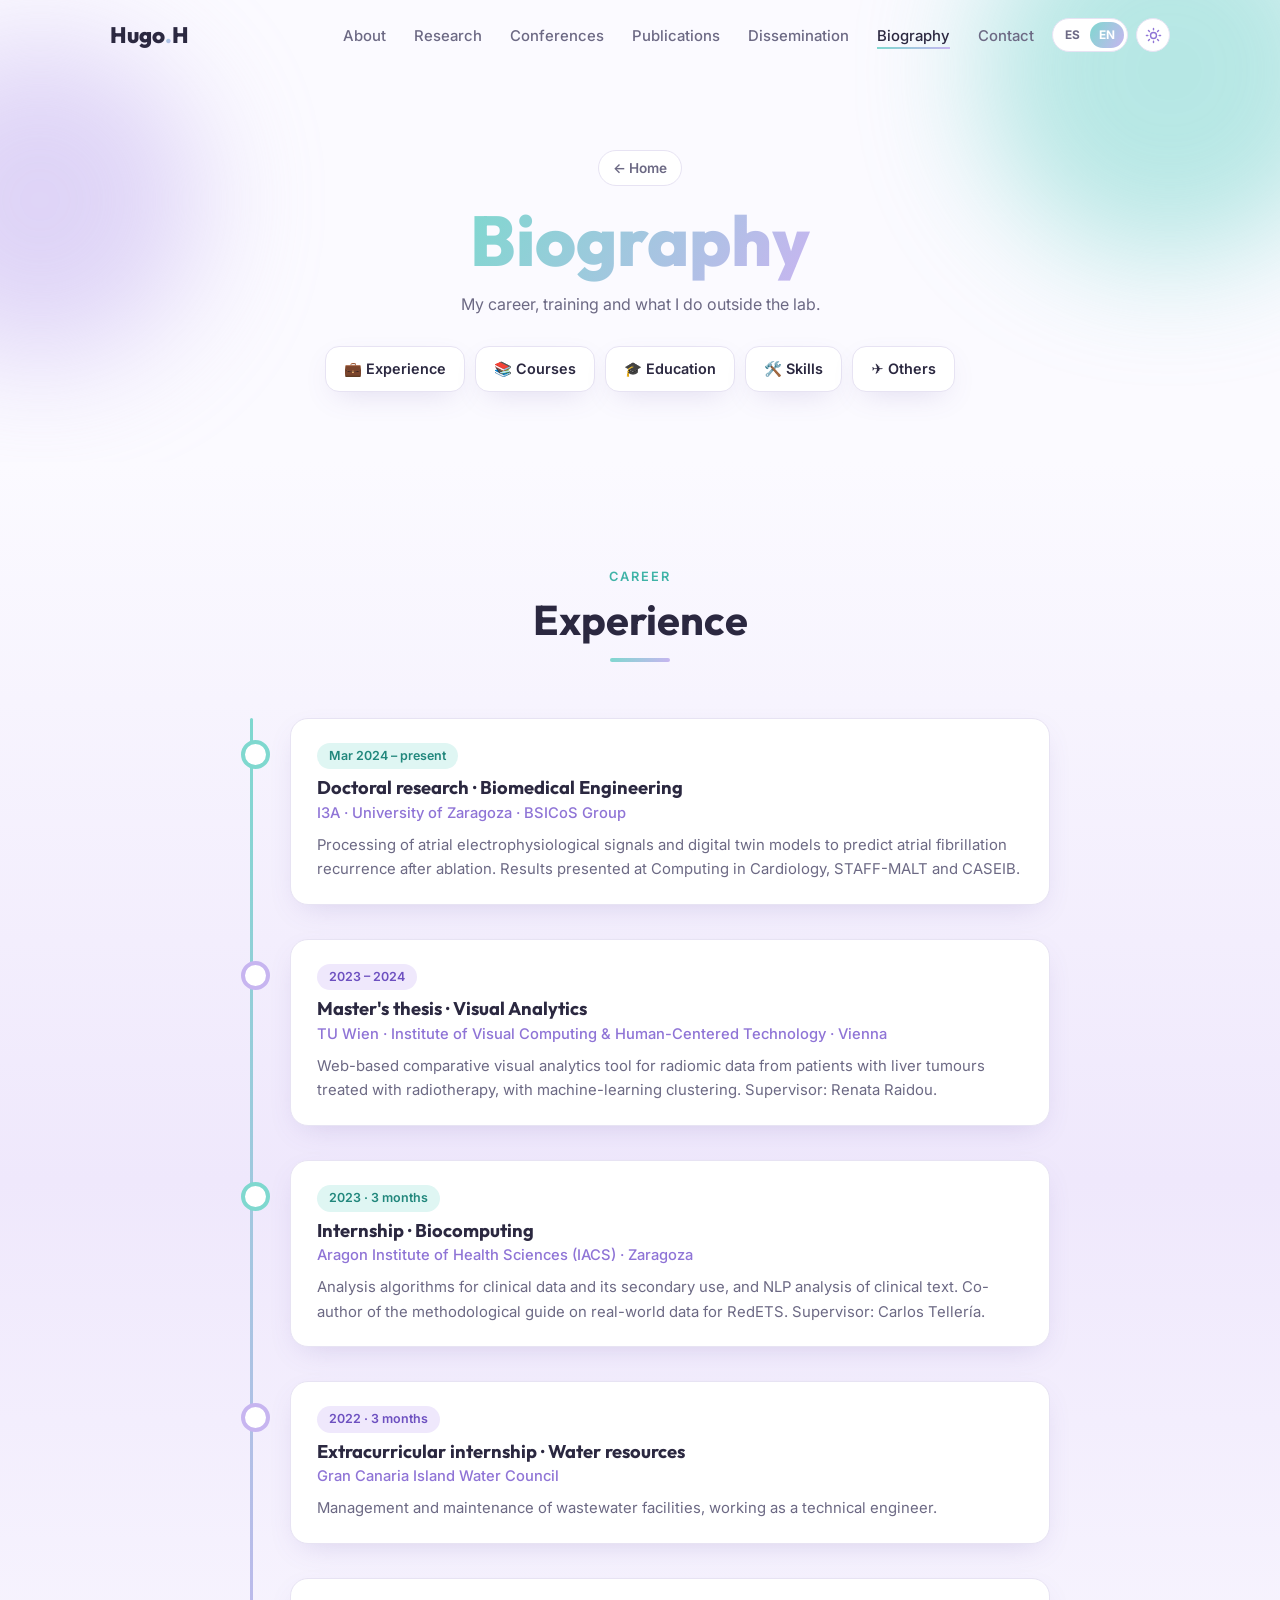
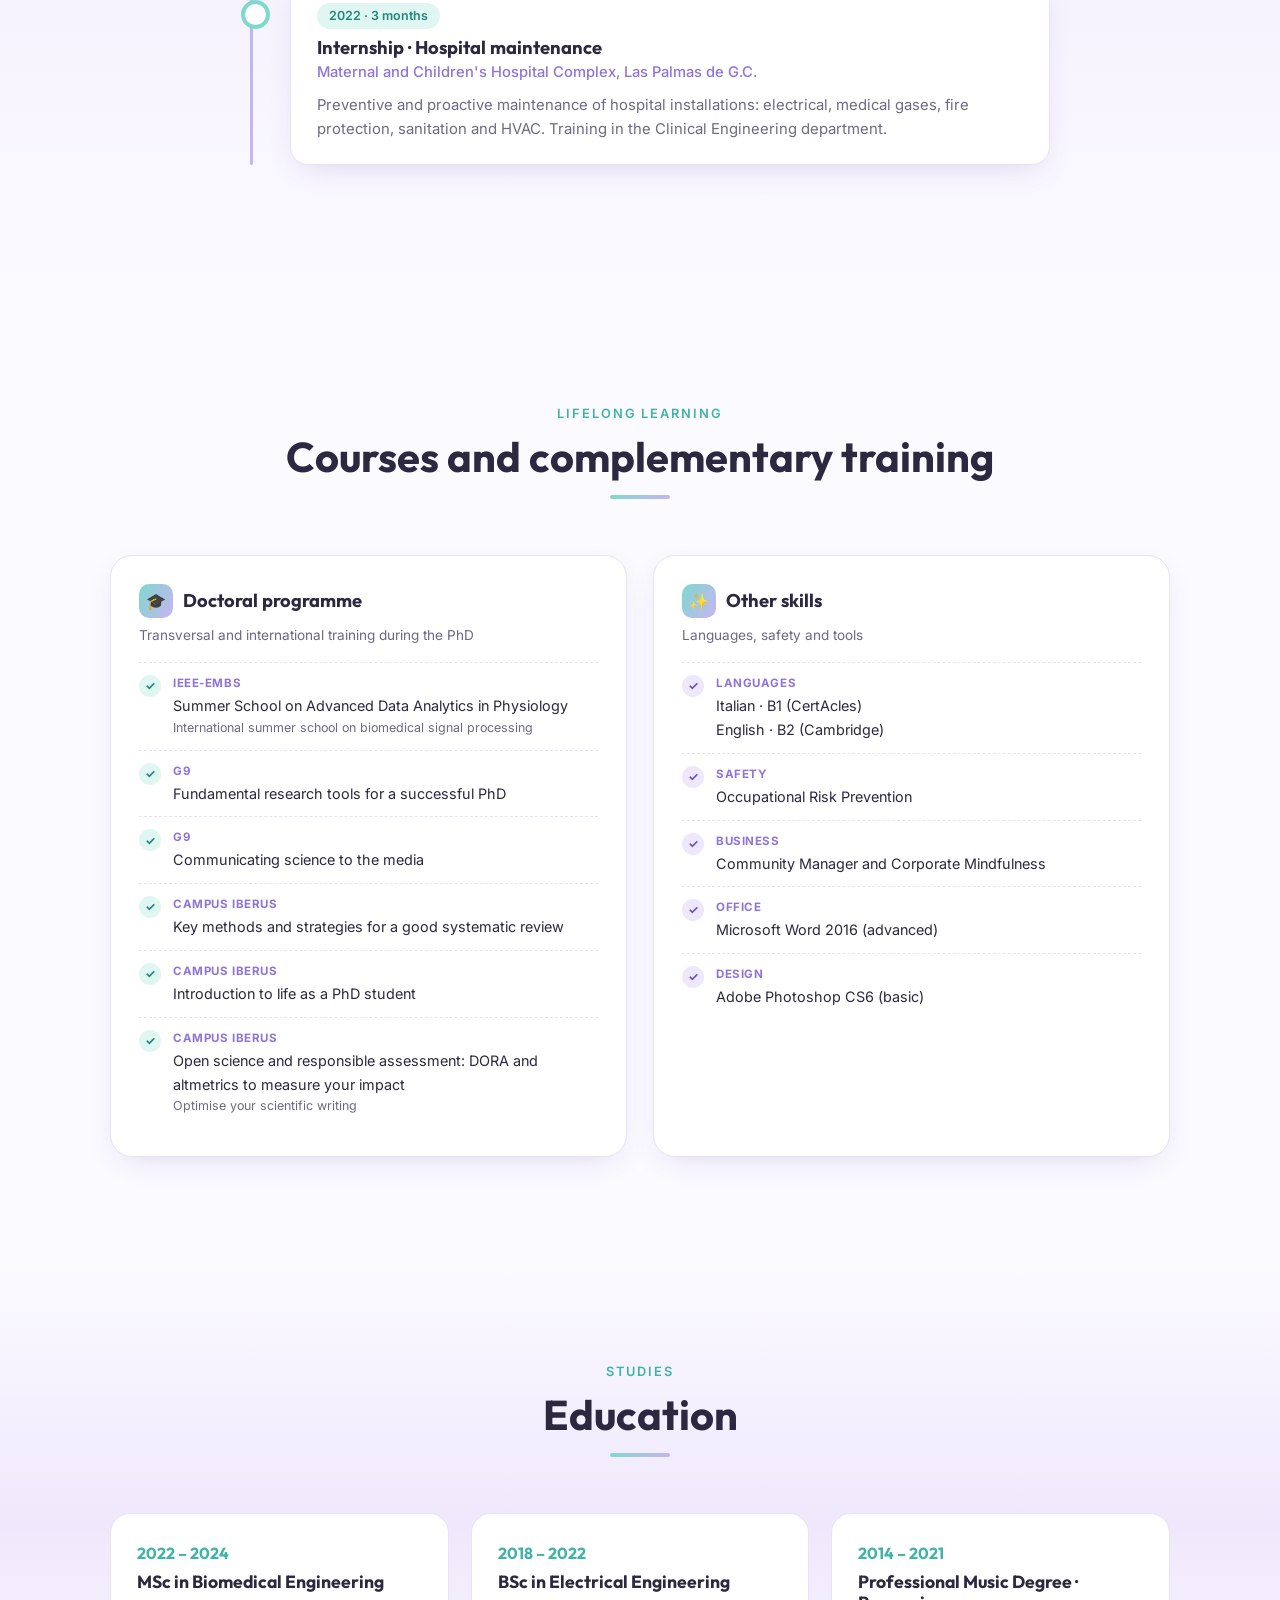
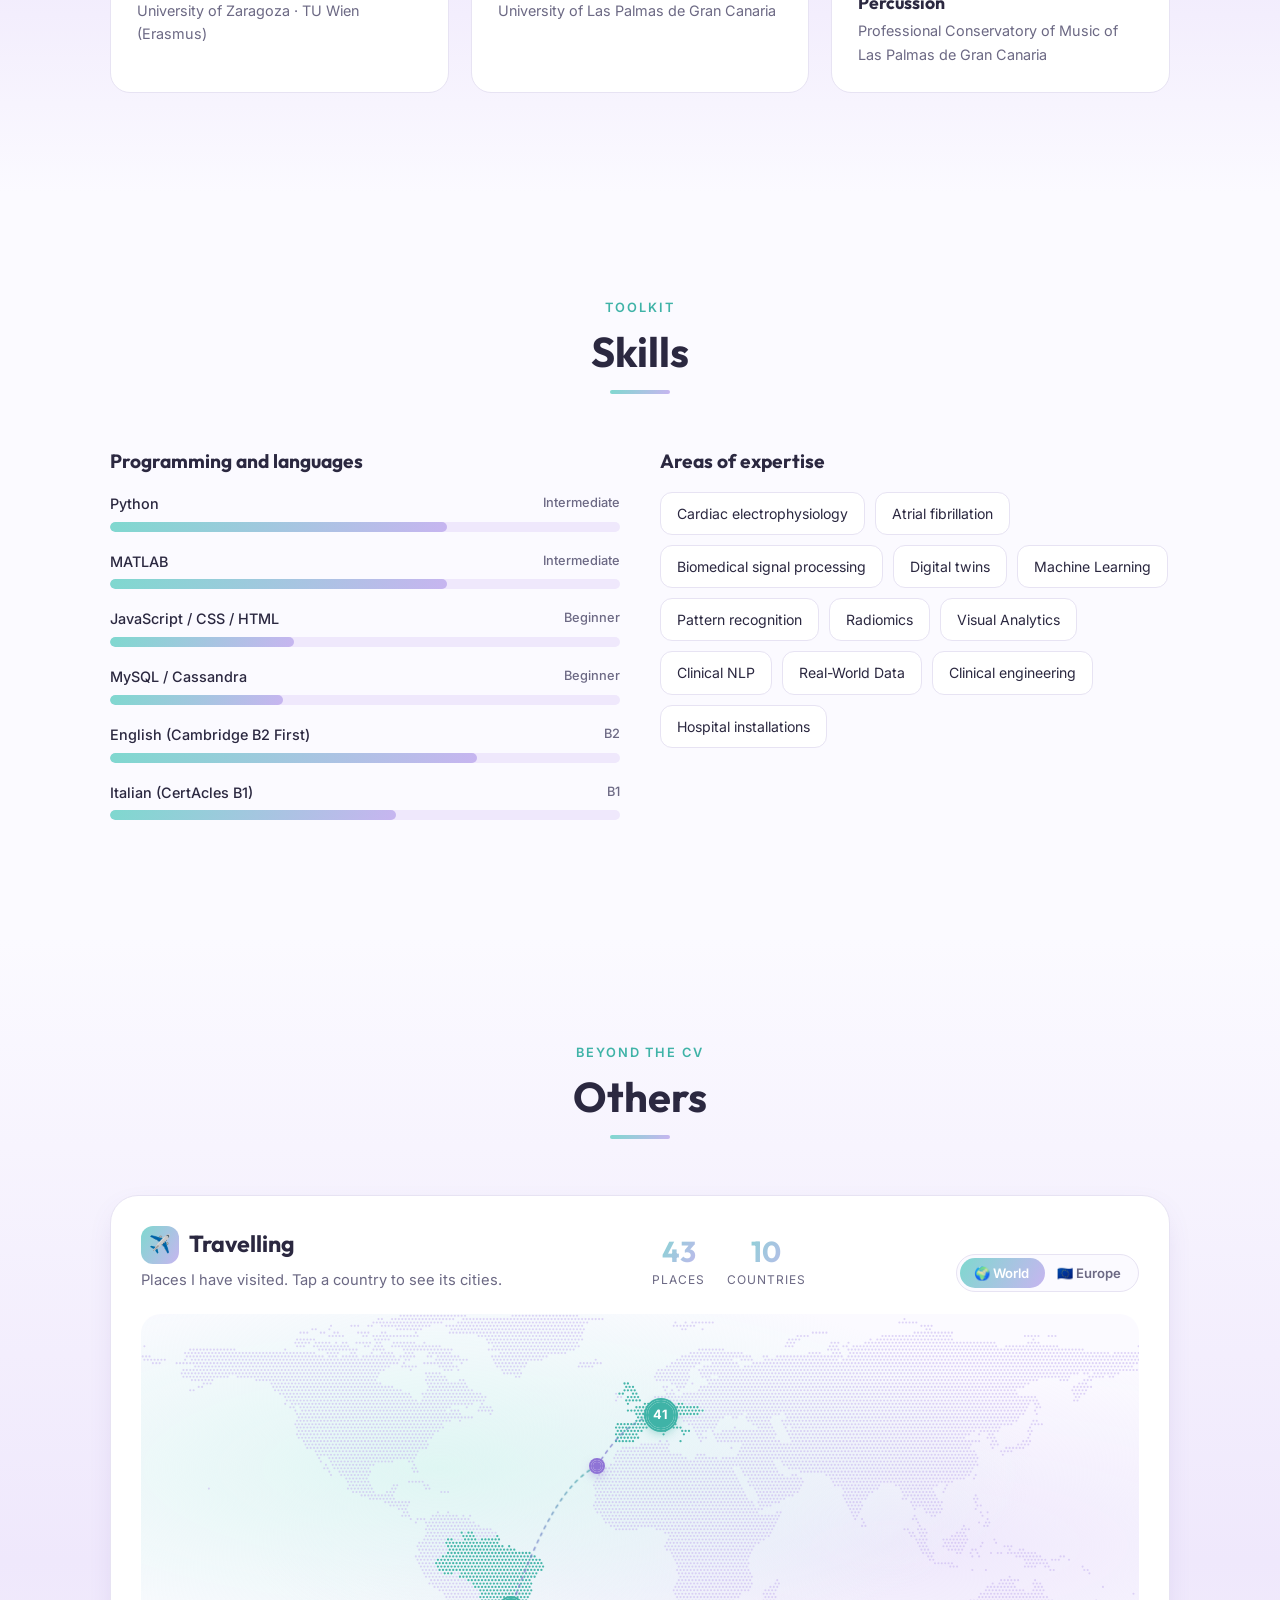
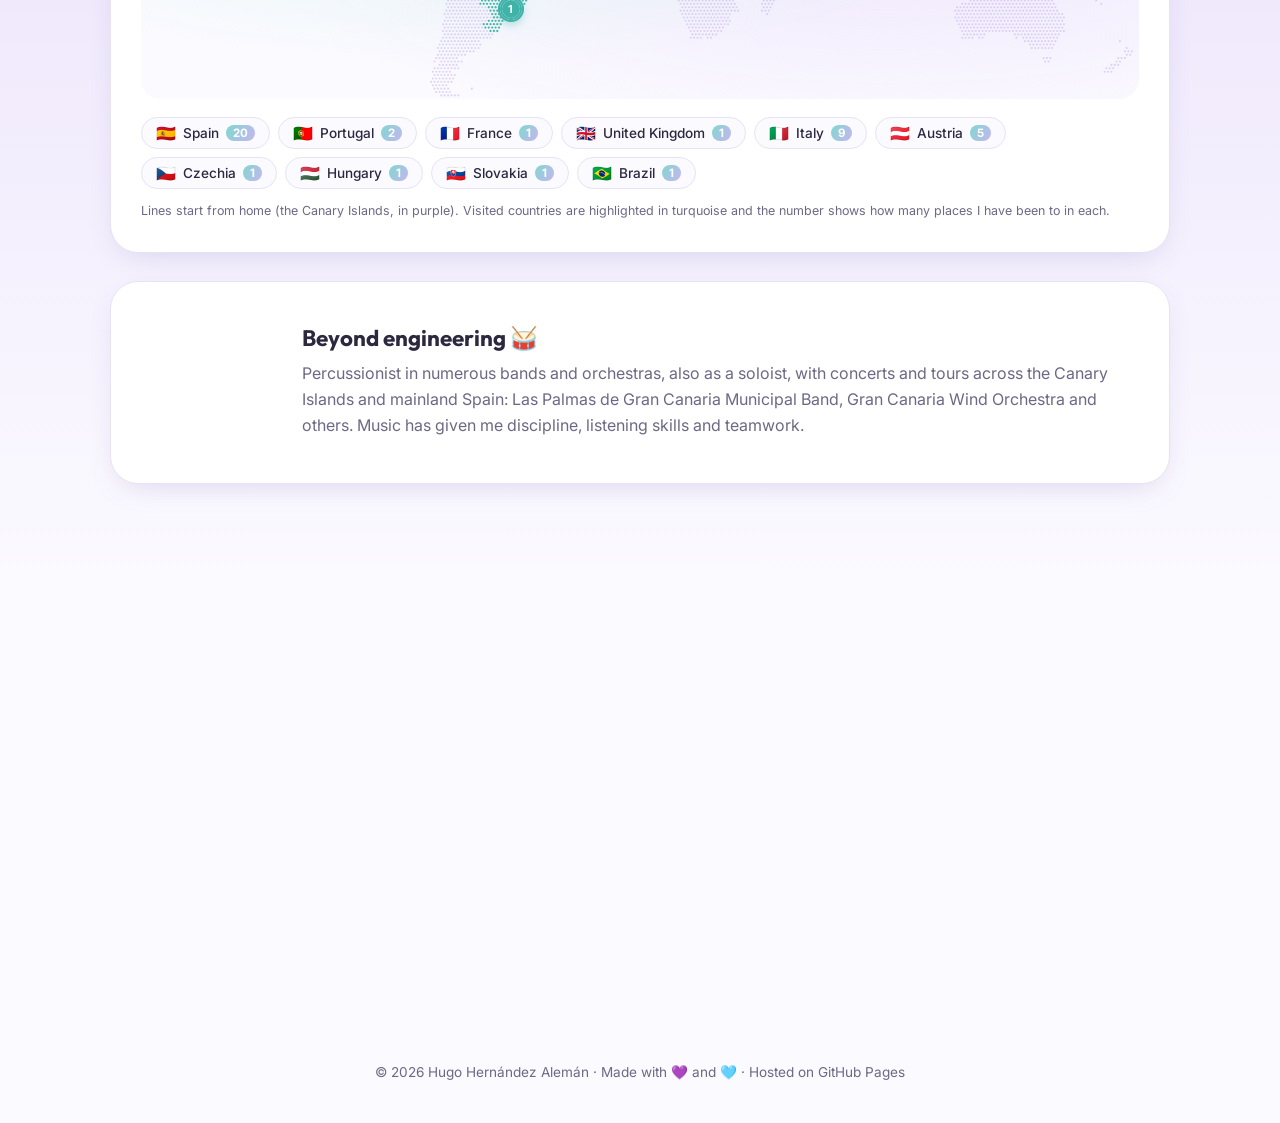
==== commit 8e14d379: "Añade la sección Divulgación y oculta Documentos Co-Authored-By: Claude Opus 5.5 <noreply@anthropic." ====
--- a/biografia.html
+++ b/biografia.html
@@ -27,6 +27,7 @@
       <li><a href="index.html#proyectos" data-en="Research">Investigación</a></li>
       <li><a href="index.html#congresos" data-en="Conferences">Congresos</a></li>
       <li><a href="index.html#publicaciones" data-en="Publications">Publicaciones</a></li>
+      <li><a href="index.html#divulgacion" data-en="Dissemination">Divulgación</a></li>
       <li><a href="biografia.html" class="active" aria-current="page" data-en="Biography">Biografía</a></li>
       <li><a href="#contacto" data-en="Contact">Contacto</a></li>
     </ul>
